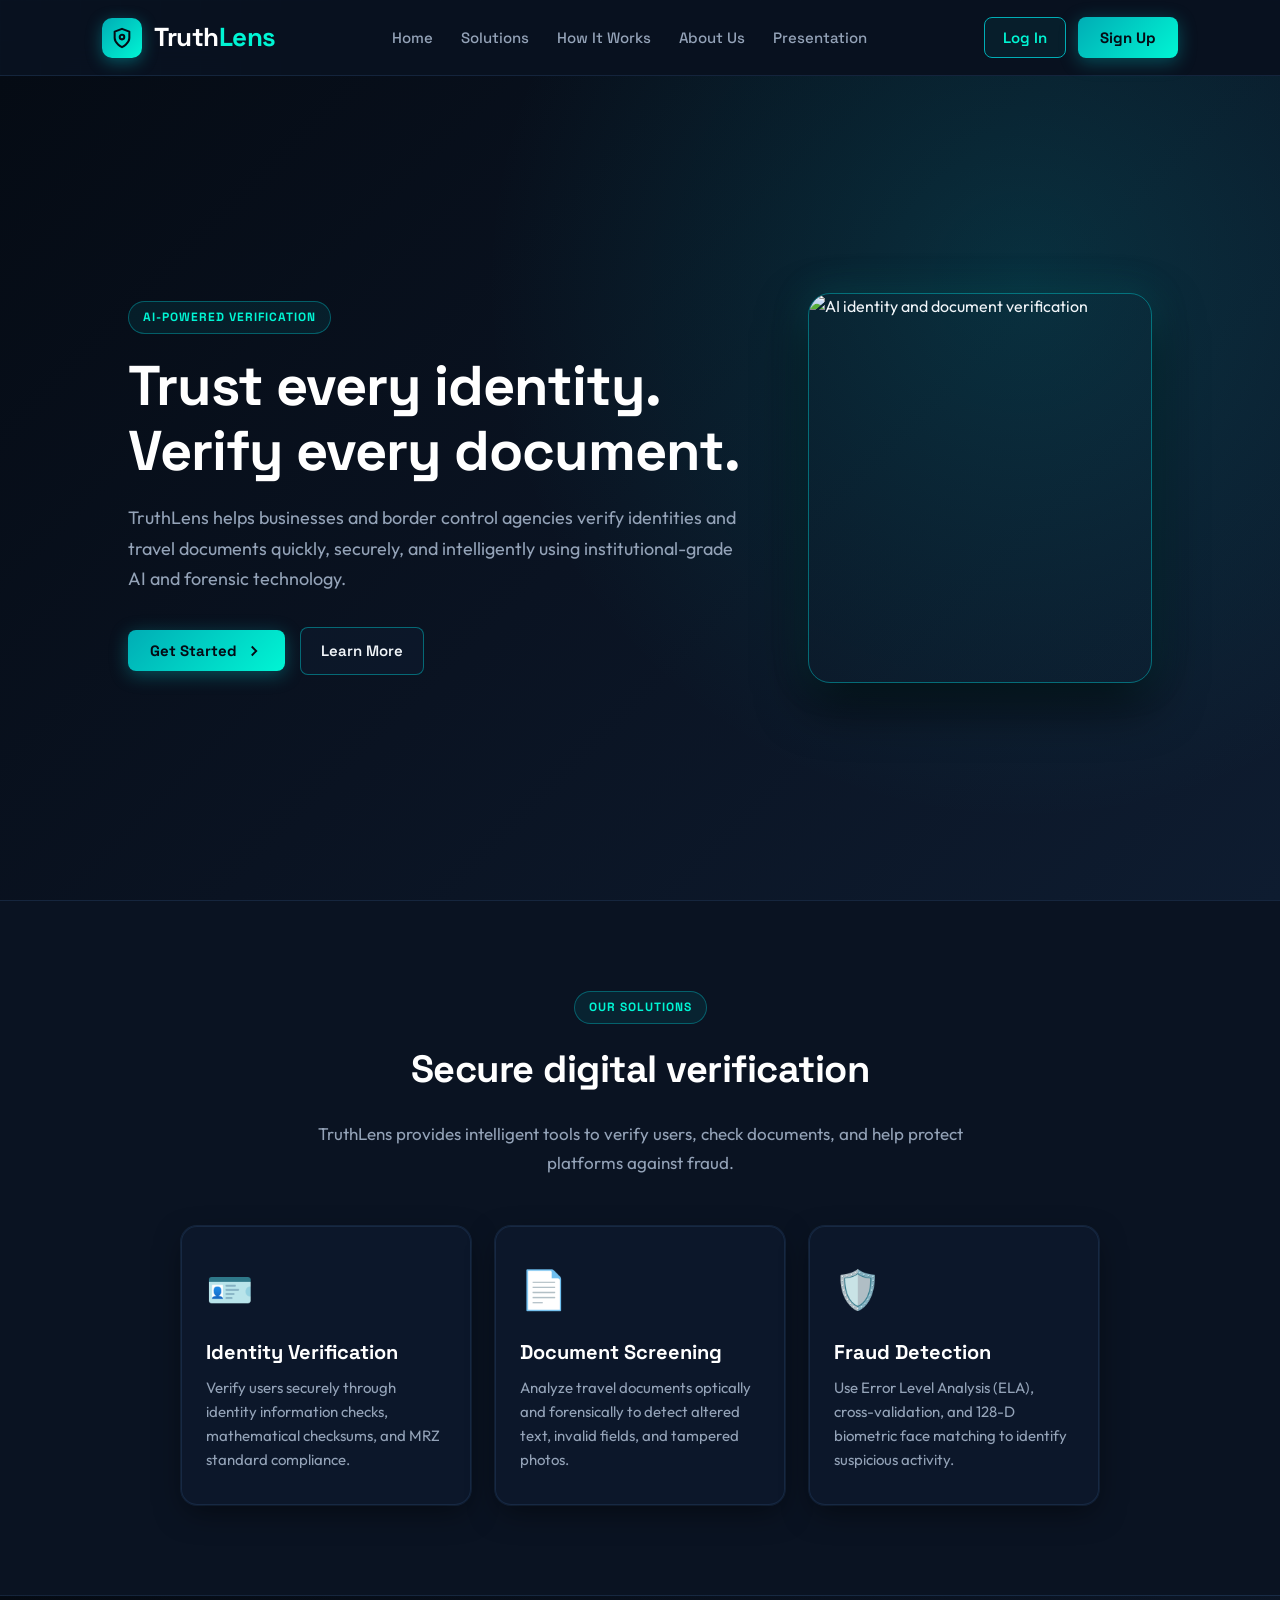
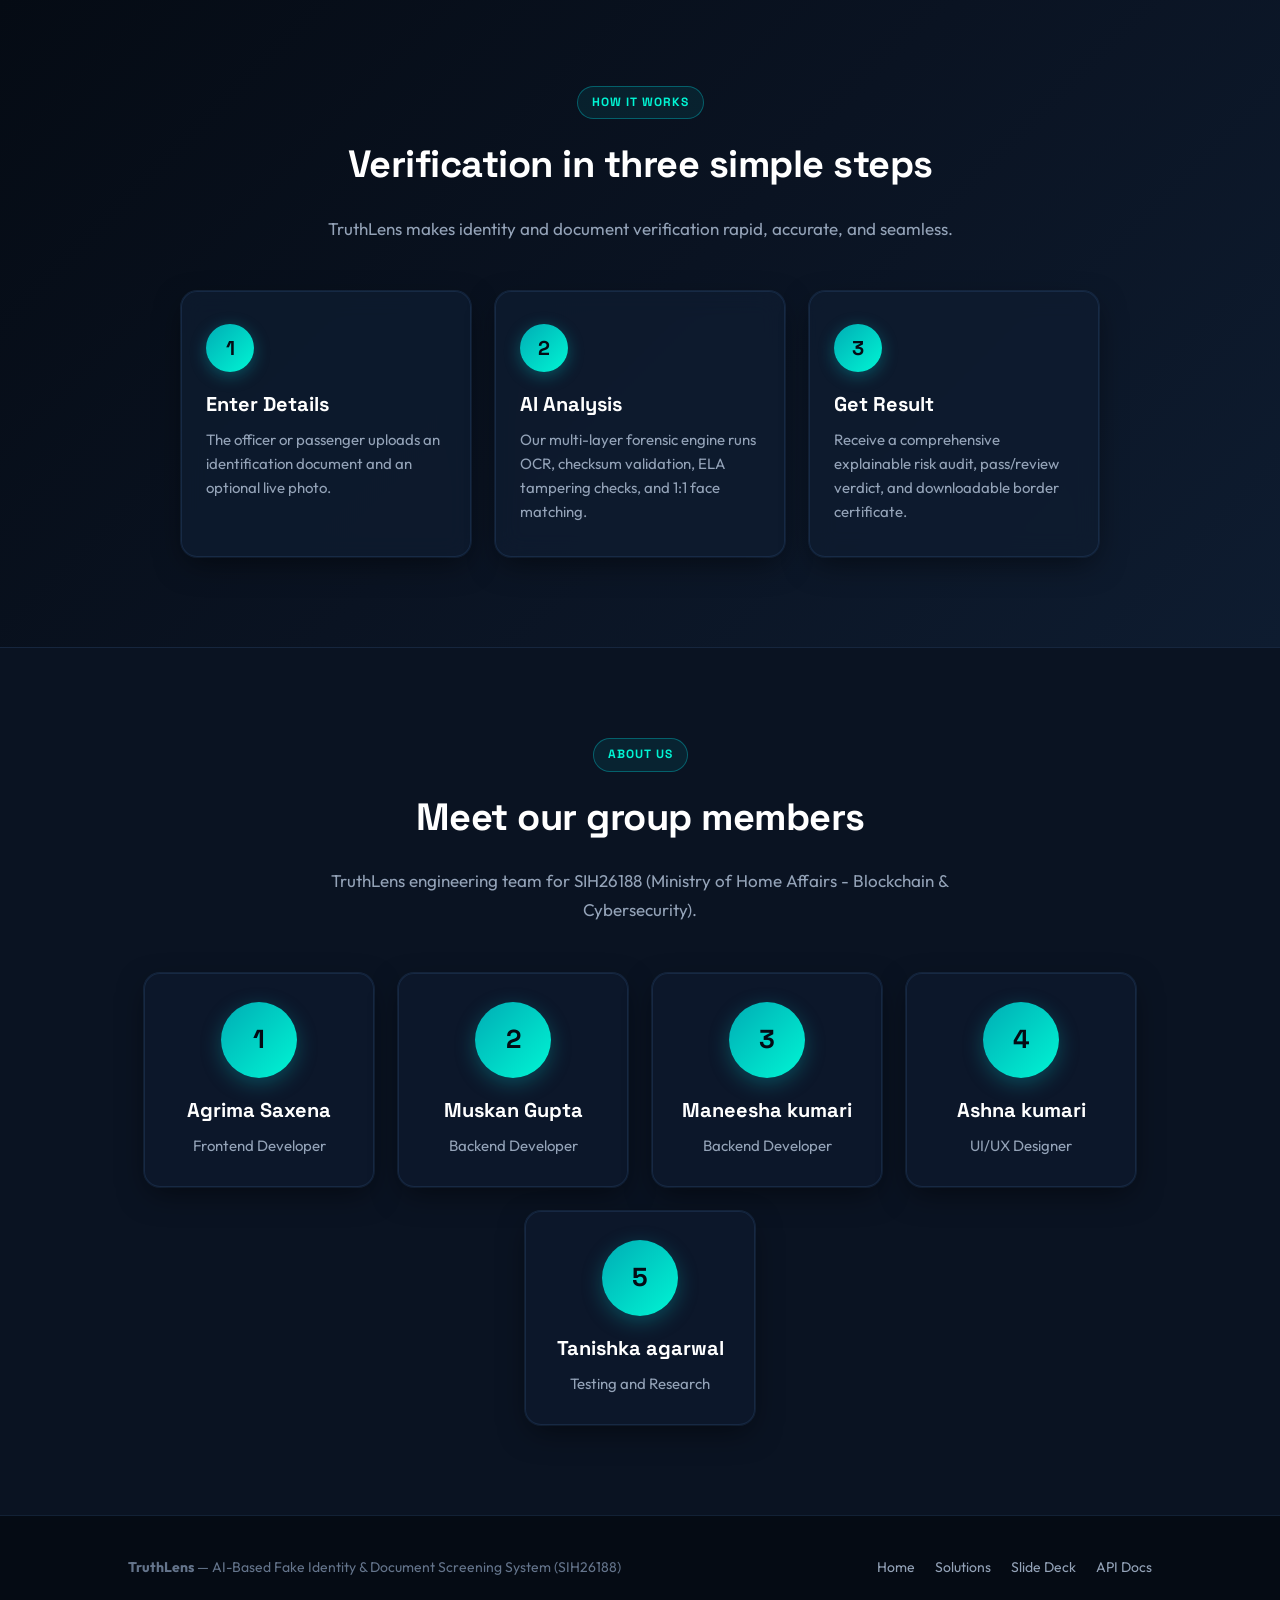
==== static/landing.html @ 690940af "Add login integeration" ====
<!DOCTYPE html>
<html lang="en">
<head>
  <meta charset="UTF-8">
  <meta name="viewport" content="width=device-width, initial-scale=1.0">
  <title>TruthLens — Trust Every Identity. Verify Every Document.</title>
  <meta name="description" content="TruthLens AI-powered verification platform for digital identity screening, document fraud analysis, and biometric verification.">
  <!-- Modern Google Fonts matching Dashboard Website -->
  <link rel="preconnect" href="https://fonts.googleapis.com">
  <link rel="preconnect" href="https://fonts.gstatic.com" crossorigin>
  <link href="https://fonts.googleapis.com/css2?family=Outfit:wght@300;400;500;600;700;800&family=Space+Grotesk:wght@400;500;600;700&family=JetBrains+Mono:wght@400;500;600&display=swap" rel="stylesheet">
  <link rel="stylesheet" href="/static/css/landing.css?v=3.0">
</head>

<body>
  <!-- Ambient Cyber Background -->
  <div class="cyber-grid"></div>
  <div class="glow-orb glow-teal"></div>
  <div class="glow-orb glow-blue"></div>
  <!-- Navigation Header -->
  <header>
    <a href="#home" class="logo-group">
      <div class="logo-icon">
        <svg viewBox="0 0 24 24" fill="none" stroke="currentColor" stroke-width="2.2" stroke-linecap="round" stroke-linejoin="round">
          <path d="M12 22s8-4 8-10V5l-8-3-8 3v7c0 6 8 10 8 10z" />
          <circle cx="12" cy="11" r="2.5" />
        </svg>
      </div>
      <div class="logo">Truth<span>Lens</span></div>
    </a>

    <nav>
      <a href="#home">Home</a>
      <a href="#solutions">Solutions</a>
      <a href="#how-it-works">How It Works</a>
      <a href="#about-us">About Us</a>
      <a href="/presentation" target="_blank">Presentation</a>
    </nav>

    <!-- Guest state buttons -->
    <div class="header-buttons" id="guestHeaderButtons">
      <button type="button" class="login-btn" id="openLogin">Log In</button>
      <button type="button" class="signup-btn" id="openSignup">Sign Up</button>
    </div>

    <!-- Authenticated officer state badge -->
    <div class="auth-user-badge" id="authUserBadge">
      <span>👤</span>
      <strong id="headerOfficerName">Officer</strong>
      <button type="button" class="signout-link" id="btnSignOut" title="Sign Out">Sign Out</button>
    </div>
  </header>

  <!-- Hero Section -->
  <main class="hero" id="home">
    <div class="hero-text">
      <span class="tag">AI-POWERED VERIFICATION</span>

      <h1>Trust every identity.<br>Verify every document.</h1>

      <p>
        TruthLens helps businesses and border control agencies verify identities and travel documents quickly,
        securely, and intelligently using institutional-grade AI and forensic technology.
      </p>

      <div class="hero-buttons">
        <button type="button" class="primary-btn" id="getStarted" onclick="if(window.handleGetStartedClick){handleGetStartedClick(event);}else{window.location.href='/dashboard';}">
          <span>Get Started</span>
          <svg width="18" height="18" viewBox="0 0 24 24" fill="none" stroke="currentColor" stroke-width="2.5">
            <polyline points="9 18 15 12 9 6"></polyline>
          </svg>
        </button>

        <a class="learn-btn" href="#solutions">Learn More</a>
      </div>
    </div>

    <div class="hero-image-box">
      <img
        src="https://fintechweekly.s3.amazonaws.com/article/993/Your_Identity_Is_Your_Most_Valuable_Asset__It_s_About_To_Become_Income__Too.png"
        alt="AI identity and document verification"
        loading="lazy"
      >
    </div>
  </main>

  <!-- Solutions Section -->
  <section class="section" id="solutions">
    <span class="tag">OUR SOLUTIONS</span>
    <h2 class="section-title">Secure digital verification</h2>

    <p class="section-description">
      TruthLens provides intelligent tools to verify users, check documents,
      and help protect platforms against fraud.
    </p>

    <div class="cards">
      <div class="card">
        <div class="icon">🪪</div>
        <h3>Identity Verification</h3>
        <p>Verify users securely through identity information checks, mathematical checksums, and MRZ standard compliance.</p>
      </div>

      <div class="card">
        <div class="icon">📄</div>
        <h3>Document Screening</h3>
        <p>Analyze travel documents optically and forensically to detect altered text, invalid fields, and tampered photos.</p>
      </div>

      <div class="card">
        <div class="icon">🛡️</div>
        <h3>Fraud Detection</h3>
        <p>Use Error Level Analysis (ELA), cross-validation, and 128-D biometric face matching to identify suspicious activity.</p>
      </div>
    </div>
  </section>

  <!-- How It Works Section -->
  <section class="section how-section" id="how-it-works">
    <span class="tag">HOW IT WORKS</span>
    <h2 class="section-title">Verification in three simple steps</h2>

    <p class="section-description">
      TruthLens makes identity and document verification rapid, accurate, and seamless.
    </p>

    <div class="cards">
      <div class="card step-card">
        <div class="step-number">1</div>
        <h3>Enter Details</h3>
        <p>The officer or passenger uploads an identification document and an optional live photo.</p>
      </div>

      <div class="card step-card">
        <div class="step-number">2</div>
        <h3>AI Analysis</h3>
        <p>Our multi-layer forensic engine runs OCR, checksum validation, ELA tampering checks, and 1:1 face matching.</p>
      </div>

      <div class="card step-card">
        <div class="step-number">3</div>
        <h3>Get Result</h3>
        <p>Receive a comprehensive explainable risk audit, pass/review verdict, and downloadable border certificate.</p>
      </div>
    </div>
  </section>

  <!-- About Us Section -->
  <section class="section" id="about-us">
    <span class="tag">ABOUT US</span>
    <h2 class="section-title">Meet our group members</h2>

    <p class="section-description">
      TruthLens engineering team for SIH26188 (Ministry of Home Affairs - Blockchain &amp; Cybersecurity).
    </p>

    <div class="cards">
      <div class="card member-card">
        <div class="avatar">1</div>
        <h3>Agrima Saxena</h3>
        <p>Frontend Developer</p>
      </div>

      <div class="card member-card">
        <div class="avatar">2</div>
        <h3>Muskan Gupta</h3>
        <p>Backend Developer</p>
      </div>

      <div class="card member-card">
        <div class="avatar">3</div>
        <h3>Maneesha kumari</h3>
        <p>Backend Developer</p>
      </div>

      <div class="card member-card">
        <div class="avatar">4</div>
        <h3>Ashna kumari</h3>
        <p>UI/UX Designer</p>
      </div>

      <div class="card member-card">
        <div class="avatar">5</div>
        <h3>Tanishka agarwal</h3>
        <p>Testing and Research</p>
      </div>
    </div>
  </section>

  <!-- Footer -->
  <footer>
    <div>
      <strong>TruthLens</strong> — AI-Based Fake Identity &amp; Document Screening System (SIH26188)
    </div>
    <div class="footer-links">
      <a href="#home">Home</a>
      <a href="#solutions">Solutions</a>
      <a href="/presentation">Slide Deck</a>
      <a href="/docs" target="_blank">API Docs</a>
    </div>
  </footer>

  <!-- Login Modal -->
  <div class="modal" id="loginModal">
    <div class="form-box">
      <button type="button" class="close-btn" id="closeLogin" aria-label="Close modal">&times;</button>

      <h2>Log In</h2>
      <p>Welcome back to TruthLens Border Screening System.</p>

      <div class="message" id="loginMessage"></div>

      <form id="loginForm" autocomplete="on">
        <label for="loginEmail">Email Address</label>
        <input type="email" id="loginEmail" placeholder="officer@truthlens.gov.in" required autocomplete="username">

        <label for="loginPassword">Password</label>
        <input type="password" id="loginPassword" placeholder="••••••••" required autocomplete="current-password">

        <button type="submit" class="primary-btn form-submit" id="btnLoginSubmit">Log In</button>
      </form>

      <!-- Demo Credentials Helper -->
      <div class="demo-creds-box">
        <div class="demo-creds-title">
          <span>⚡ Quick Demo Credentials</span>
        </div>
        <div class="demo-creds-list">
          <div style="display: flex; justify-content: space-between; align-items: center;">
            <span>Officer: officer@truthlens.gov.in</span>
            <button type="button" class="chip-fill-btn" onclick="fillDemoCredentials('officer@truthlens.gov.in', 'TruthLens@2025')">Auto Fill</button>
          </div>
          <div style="display: flex; justify-content: space-between; align-items: center; margin-top: 4px;">
            <span>Supervisor: admin@truthlens.gov.in</span>
            <button type="button" class="chip-fill-btn" onclick="fillDemoCredentials('admin@truthlens.gov.in', 'Admin@123')">Auto Fill</button>
          </div>
        </div>
      </div>

      <p class="form-link">
        New to TruthLens?
        <a href="#" id="switchToSignup">Create an account</a>
      </p>
    </div>
  </div>

  <!-- Sign Up Modal -->
  <div class="modal" id="signupModal">
    <div class="form-box">
      <button type="button" class="close-btn" id="closeSignup" aria-label="Close modal">&times;</button>

      <h2>Sign Up</h2>
      <p>Create your TruthLens officer / user account.</p>

      <div class="message" id="signupMessage"></div>

      <form id="signupForm" autocomplete="on">
        <label for="fullName">Full Name</label>
        <input type="text" id="fullName" placeholder="Enter your full name" required autocomplete="name">

        <label for="signupEmail">Email Address</label>
        <input type="email" id="signupEmail" placeholder="Enter your email" required autocomplete="email">

        <label for="phone">Phone Number</label>
        <input type="tel" id="phone" placeholder="+91 98765 43210" autocomplete="tel">

        <label for="gender">Gender</label>
        <select id="gender">
          <option value="">Select your gender</option>
          <option value="Male">Male</option>
          <option value="Female">Female</option>
          <option value="Other">Other</option>
        </select>

        <label for="signupPassword">Create Password</label>
        <input type="password" id="signupPassword" placeholder="Minimum 6 characters" required autocomplete="new-password">

        <label for="confirmPassword">Confirm Password</label>
        <input type="password" id="confirmPassword" placeholder="Confirm your password" required autocomplete="new-password">

        <button type="submit" class="primary-btn form-submit" id="btnSignupSubmit">Sign Up</button>
      </form>

      <p class="form-link">
        Already have an account?
        <a href="#" id="switchToLogin">Log In</a>
      </p>
    </div>
  </div>

  <script src="/static/js/auth.js?v=3.0"></script>
</body>
</html>
---- static/css/landing.css ----
/* ==========================================================================
   TruthLens Landing & Authentication Styles
   SIH26188 | Ministry of Home Affairs | Blockchain & Cybersecurity
   Unified Cyber Navy & Trust Teal Theme (Synchronized with Dashboard)
   ========================================================================== */

:root {
  /* Color Palette: Cyber Navy & Trust Teal (Exact Match with style.css) */
  --bg-darkest: #050B14;
  --bg-dark: #0A1322;
  --bg-card: rgba(14, 26, 46, 0.75);
  --bg-card-hover: rgba(20, 36, 64, 0.88);
  --bg-surface: #0E1C30;
  --bg-surface-light: #162842;
  
  --border-subtle: rgba(45, 75, 115, 0.35);
  --border-active: rgba(0, 173, 181, 0.55);
  --border-glow: rgba(0, 245, 212, 0.3);

  --teal-primary: #00ADB5;
  --teal-neon: #00F5D4;
  --teal-dark: #007A80;
  --teal-glow: rgba(0, 173, 181, 0.25);

  --blue-accent: #3B82F6;
  --blue-dark: #1D4ED8;

  /* Typography Colors */
  --text-main: #F1F5F9;
  --text-secondary: #94A3B8;
  --text-muted: #64748B;
  --text-highlight: #FFFFFF;

  /* Typography */
  --font-display: 'Outfit', -apple-system, BlinkMacSystemFont, "Segoe UI", Roboto, sans-serif;
  --font-mono: 'JetBrains Mono', monospace;
  --font-tech: 'Space Grotesk', sans-serif;

  /* Gradients & Shadows */
  --gradient-btn: linear-gradient(135deg, #00ADB5 0%, #007A80 100%);
  --gradient-btn-neon: linear-gradient(135deg, #00ADB5 0%, #00F5D4 100%);
  --gradient-hero: radial-gradient(circle at 80% 25%, rgba(0, 173, 181, 0.18) 0%, transparent 45%), linear-gradient(135deg, #050B14 0%, #0A1322 50%, #0E1C30 100%);
  --shadow-card: 0 10px 30px -5px rgba(0, 0, 0, 0.5), 0 0 0 1px var(--border-subtle);
  --shadow-glow-teal: 0 0 30px -3px rgba(0, 173, 181, 0.35);
}

* {
  box-sizing: border-box;
  margin: 0;
  padding: 0;
}

html {
  font-size: 16px;
  scroll-behavior: smooth;
}

body {
  font-family: var(--font-display);
  background-color: var(--bg-darkest);
  color: var(--text-main);
  min-height: 100vh;
  line-height: 1.6;
  position: relative;
  overflow-x: hidden;
  -webkit-font-smoothing: antialiased;
}

/* ==========================================================================
   Ambient Cyber Background (Matching Dashboard)
   ========================================================================== */
.cyber-grid {
  position: fixed;
  top: 0;
  left: 0;
  width: 100vw;
  height: 100vh;
  background-image: 
    linear-gradient(to right, rgba(0, 173, 181, 0.04) 1px, transparent 1px),
    linear-gradient(to bottom, rgba(0, 173, 181, 0.04) 1px, transparent 1px);
  background-size: 40px 40px;
  pointer-events: none;
  z-index: 0;
}

.glow-orb {
  position: fixed;
  border-radius: 50%;
  filter: blur(120px);
  pointer-events: none;
  z-index: 0;
  opacity: 0.45;
}

.glow-orb.glow-teal {
  width: 450px;
  height: 450px;
  background: radial-gradient(circle, rgba(0, 173, 181, 0.22) 0%, transparent 70%);
  top: -80px;
  left: -80px;
}

.glow-orb.glow-blue {
  width: 500px;
  height: 500px;
  background: radial-gradient(circle, rgba(59, 130, 246, 0.16) 0%, transparent 70%);
  bottom: 50px;
  right: -100px;
}

/* ==========================================================================
   Header & Navigation
   ========================================================================== */
header {
  height: 76px;
  padding: 0 8%;
  display: flex;
  align-items: center;
  justify-content: space-between;
  position: sticky;
  top: 0;
  z-index: 100;
  background: rgba(10, 19, 34, 0.88);
  backdrop-filter: blur(16px);
  -webkit-backdrop-filter: blur(16px);
  border-bottom: 1px solid var(--border-subtle);
  transition: all 0.3s ease;
}

.logo-group {
  display: flex;
  align-items: center;
  gap: 12px;
  text-decoration: none;
}

.logo-icon {
  width: 40px;
  height: 40px;
  border-radius: 10px;
  background: linear-gradient(135deg, var(--teal-primary), var(--teal-neon));
  display: flex;
  align-items: center;
  justify-content: center;
  box-shadow: 0 4px 16px rgba(0, 173, 181, 0.45);
}

.logo-icon svg {
  width: 22px;
  height: 22px;
  stroke: #050B14;
}

.logo {
  font-family: var(--font-tech);
  font-size: 26px;
  font-weight: 800;
  color: var(--text-highlight);
  letter-spacing: -0.5px;
}

.logo span {
  color: var(--teal-neon);
}

nav {
  display: flex;
  gap: 28px;
}

nav a {
  color: var(--text-secondary);
  text-decoration: none;
  font-size: 15px;
  font-weight: 500;
  font-family: var(--font-tech);
  transition: color 0.2s ease;
}

nav a:hover {
  color: var(--teal-neon);
}

.header-buttons {
  display: flex;
  align-items: center;
  gap: 12px;
}

button {
  cursor: pointer;
  font-family: inherit;
  font-size: 15px;
  font-weight: 600;
  transition: all 0.2s ease;
}

.login-btn {
  padding: 10px 18px;
  border: 1px solid var(--teal-primary);
  border-radius: 8px;
  background: rgba(0, 173, 181, 0.08);
  color: var(--teal-neon);
  font-family: var(--font-tech);
}

.login-btn:hover {
  background: rgba(0, 173, 181, 0.22);
  border-color: var(--teal-neon);
  box-shadow: 0 0 16px rgba(0, 245, 212, 0.25);
  transform: translateY(-1px);
}

.signup-btn,
.primary-btn {
  padding: 11px 22px;
  border: none;
  border-radius: 8px;
  color: #050B14;
  font-weight: 700;
  font-family: var(--font-tech);
  background: var(--gradient-btn-neon);
  box-shadow: 0 4px 18px rgba(0, 173, 181, 0.4);
  text-decoration: none;
  display: inline-flex;
  align-items: center;
  justify-content: center;
  gap: 8px;
}

.signup-btn:hover,
.primary-btn:hover {
  box-shadow: 0 6px 24px rgba(0, 245, 212, 0.55);
  transform: translateY(-2px);
  filter: brightness(1.06);
}

.dashboard-btn {
  padding: 8px 16px;
  border: 1px solid var(--teal-primary);
  border-radius: 8px;
  background: rgba(0, 173, 181, 0.15);
  color: var(--teal-neon);
  font-size: 14px;
  font-weight: 600;
  font-family: var(--font-tech);
  text-decoration: none;
  display: inline-flex;
  align-items: center;
  gap: 6px;
  transition: all 0.2s;
}

.dashboard-btn:hover {
  background: var(--gradient-btn-neon);
  color: #050B14;
  box-shadow: 0 0 15px rgba(0, 245, 212, 0.4);
  transform: translateY(-1px);
}

.auth-user-badge {
  display: none;
  align-items: center;
  gap: 8px;
  padding: 6px 14px;
  border-radius: 20px;
  background: rgba(0, 173, 181, 0.12);
  border: 1px solid var(--border-active);
  font-size: 13px;
  color: var(--text-main);
}

.auth-user-badge.active {
  display: flex;
}

.signout-link {
  color: #fca5a5;
  font-size: 13px;
  background: none;
  border: none;
  cursor: pointer;
  padding: 4px 8px;
  border-radius: 6px;
  transition: all 0.2s;
}

.signout-link:hover {
  background: rgba(239, 68, 68, 0.2);
  color: #ef4444;
}

/* ==========================================================================
   Hero Section
   ========================================================================== */
.hero {
  min-height: calc(100vh - 76px);
  padding: 70px 10%;
  display: flex;
  align-items: center;
  justify-content: center;
  gap: 60px;
  background: var(--gradient-hero);
  scroll-margin-top: 76px;
  position: relative;
  z-index: 1;
  overflow: hidden;
}

.hero-text {
  max-width: 620px;
}

.tag {
  display: inline-block;
  padding: 6px 14px;
  border: 1px solid rgba(0, 173, 181, 0.45);
  border-radius: 24px;
  color: var(--teal-neon);
  font-family: var(--font-tech);
  font-size: 12px;
  font-weight: 700;
  letter-spacing: 1px;
  text-transform: uppercase;
  background: rgba(0, 173, 181, 0.1);
}

h1 {
  margin: 20px 0;
  font-family: var(--font-tech);
  font-size: clamp(38px, 4.8vw, 56px);
  line-height: 1.15;
  font-weight: 800;
  letter-spacing: -1px;
  color: var(--text-highlight);
}

.hero-text p {
  color: var(--text-secondary);
  font-size: 18px;
  line-height: 1.7;
}

.hero-buttons {
  display: flex;
  align-items: center;
  gap: 15px;
  margin-top: 32px;
  flex-wrap: wrap;
}

.learn-btn {
  padding: 11px 20px;
  border: 1px solid var(--border-active);
  border-radius: 8px;
  color: var(--text-main);
  background: rgba(14, 28, 48, 0.6);
  font-weight: 600;
  font-family: var(--font-tech);
  font-size: 15px;
  text-decoration: none;
  transition: all 0.2s ease;
}

.learn-btn:hover {
  background: rgba(0, 173, 181, 0.15);
  border-color: var(--teal-neon);
  color: var(--teal-neon);
  transform: translateY(-2px);
}

.hero-image-box {
  width: 420px;
  height: 390px;
  max-width: 100%;
  overflow: hidden;
  border: 1px solid var(--border-active);
  border-radius: 22px;
  box-shadow: 0 20px 50px rgba(0, 0, 0, 0.7), 0 0 35px rgba(0, 173, 181, 0.25);
  position: relative;
}

.hero-image-box img {
  width: 100%;
  height: 100%;
  object-fit: cover;
  display: block;
}

/* ==========================================================================
   Solutions & Sections
   ========================================================================== */
.section {
  padding: 90px 10%;
  text-align: center;
  background: var(--bg-dark);
  scroll-margin-top: 76px;
  border-top: 1px solid var(--border-subtle);
  position: relative;
  z-index: 1;
}

.section-title {
  margin: 15px 0 20px;
  font-family: var(--font-tech);
  font-size: 38px;
  font-weight: 700;
  letter-spacing: -0.5px;
  color: var(--text-highlight);
}

.section-description {
  max-width: 680px;
  margin: auto;
  color: var(--text-secondary);
  line-height: 1.7;
  font-size: 17px;
}

.cards {
  display: flex;
  justify-content: center;
  flex-wrap: wrap;
  gap: 24px;
  margin-top: 48px;
}

.card {
  width: 290px;
  padding: 32px 24px;
  border: 1px solid var(--border-subtle);
  border-radius: 16px;
  background: var(--bg-card);
  backdrop-filter: blur(12px);
  -webkit-backdrop-filter: blur(12px);
  box-shadow: var(--shadow-card);
  transition: all 0.3s cubic-bezier(0.16, 1, 0.3, 1);
  text-align: left;
}

.card:hover {
  transform: translateY(-5px);
  background: var(--bg-card-hover);
  border-color: var(--border-active);
  box-shadow: 0 16px 36px rgba(0, 0, 0, 0.5), 0 0 25px rgba(0, 173, 181, 0.25);
}

.card h3 {
  margin: 16px 0 8px;
  font-family: var(--font-tech);
  color: var(--text-highlight);
  font-size: 20px;
}

.card p {
  color: var(--text-secondary);
  font-size: 15px;
  line-height: 1.6;
}

.icon {
  font-size: 38px;
  display: inline-block;
}

/* ==========================================================================
   How It Works Section
   ========================================================================== */
.how-section {
  background: linear-gradient(135deg, #050B14 0%, #0A1322 50%, #0E1C30 100%);
  border-top: 1px solid var(--border-subtle);
}

.step-card {
  background: rgba(14, 28, 48, 0.8);
  border: 1px solid var(--border-subtle);
}

.step-card:hover {
  background: rgba(20, 38, 66, 0.9);
  border-color: var(--border-active);
}

.step-number {
  width: 48px;
  height: 48px;
  margin-bottom: 12px;
  display: grid;
  place-items: center;
  border-radius: 50%;
  color: #050B14;
  background: linear-gradient(135deg, var(--teal-primary), var(--teal-neon));
  font-family: var(--font-tech);
  font-size: 20px;
  font-weight: 800;
  box-shadow: 0 4px 16px rgba(0, 173, 181, 0.4);
}

/* ==========================================================================
   About Us Section
   ========================================================================== */
.member-card {
  width: 230px;
  text-align: center;
  padding: 28px 20px;
}

.avatar {
  width: 76px;
  height: 76px;
  margin: 0 auto 16px;
  display: grid;
  place-items: center;
  border-radius: 50%;
  color: #050B14;
  background: linear-gradient(135deg, var(--teal-primary), var(--teal-neon));
  font-family: var(--font-tech);
  font-size: 26px;
  font-weight: 800;
  box-shadow: 0 6px 20px rgba(0, 173, 181, 0.35);
}

/* ==========================================================================
   LOGIN & REGISTRATION MODALS (Cyber Navy & Trust Teal Palette)
   ========================================================================== */
.modal {
  display: none;
  position: fixed;
  inset: 0;
  z-index: 1000;
  align-items: center;
  justify-content: center;
  padding: 20px;
  background: rgba(5, 11, 20, 0.86);
  backdrop-filter: blur(14px);
  -webkit-backdrop-filter: blur(14px);
  animation: fadeIn 0.25s ease;
}

.modal.active {
  display: flex;
}

@keyframes fadeIn {
  from { opacity: 0; }
  to { opacity: 1; }
}

.form-box {
  position: relative;
  width: 100%;
  max-width: 450px;
  max-height: 90vh;
  overflow-y: auto;
  padding: 38px 34px;
  border: 1px solid var(--border-active);
  border-radius: 20px;
  background: var(--bg-surface);
  box-shadow: 0 25px 60px rgba(0, 0, 0, 0.8), var(--shadow-glow-teal);
  animation: slideUp 0.28s cubic-bezier(0.16, 1, 0.3, 1);
}

@keyframes slideUp {
  from { transform: translateY(24px); opacity: 0; }
  to { transform: translateY(0); opacity: 1; }
}

.form-box h2 {
  margin-bottom: 6px;
  font-family: var(--font-tech);
  font-size: 28px;
  font-weight: 700;
  color: var(--text-highlight);
}

.form-box > p {
  margin-bottom: 22px;
  color: var(--text-secondary);
  font-size: 14.5px;
}

.close-btn {
  position: absolute;
  top: 16px;
  right: 18px;
  padding: 6px;
  border: none;
  color: var(--text-muted);
  background: transparent;
  font-size: 28px;
  line-height: 1;
  transition: all 0.2s;
  cursor: pointer;
}

.close-btn:hover {
  color: var(--teal-neon);
  transform: rotate(90deg);
}

label {
  display: block;
  margin: 15px 0 6px;
  font-size: 13px;
  font-weight: 600;
  font-family: var(--font-tech);
  color: #CBD5E1;
  letter-spacing: 0.2px;
}

input,
select {
  width: 100%;
  padding: 12px 14px;
  border: 1px solid var(--border-subtle);
  border-radius: 8px;
  outline: none;
  color: var(--text-main);
  background: var(--bg-dark);
  font-size: 14px;
  font-family: var(--font-display);
  transition: all 0.2s;
}

input:focus,
select:focus {
  border-color: var(--teal-primary);
  background: var(--bg-surface-light);
  box-shadow: 0 0 0 3px var(--teal-glow);
}

input::placeholder {
  color: var(--text-muted);
}

.form-submit {
  width: 100%;
  margin-top: 24px;
  padding: 13px;
  font-size: 15px;
  font-weight: 700;
  font-family: var(--font-tech);
  cursor: pointer;
}

.form-link {
  margin-top: 20px;
  text-align: center;
  color: var(--text-secondary);
  font-size: 14px;
}

.form-link a {
  color: var(--teal-neon);
  font-weight: 600;
  text-decoration: none;
  transition: all 0.2s;
}

.form-link a:hover {
  color: #5effe6;
  text-decoration: underline;
  text-shadow: 0 0 8px rgba(0, 245, 212, 0.4);
}

/* Messages & Alerts */
.message {
  display: none;
  margin-bottom: 18px;
  padding: 12px 14px;
  border-radius: 8px;
  font-size: 14px;
  line-height: 1.5;
  animation: fadeIn 0.2s ease;
}

.message.success {
  display: block;
  color: #A7F3D0;
  background: rgba(16, 185, 129, 0.18);
  border: 1px solid rgba(16, 185, 129, 0.45);
}

.message.error {
  display: block;
  color: #FECACA;
  background: rgba(239, 68, 68, 0.18);
  border: 1px solid rgba(239, 68, 68, 0.45);
}

/* Demo Credentials Helper Box */
.demo-creds-box {
  margin-top: 18px;
  padding: 14px;
  border-radius: 10px;
  background: rgba(0, 173, 181, 0.07);
  border: 1px dashed rgba(0, 173, 181, 0.35);
  font-size: 12.5px;
  color: var(--text-secondary);
}

.demo-creds-title {
  font-family: var(--font-tech);
  font-weight: 700;
  margin-bottom: 8px;
  display: flex;
  align-items: center;
  justify-content: space-between;
  color: var(--teal-neon);
}

.demo-creds-list {
  display: flex;
  flex-direction: column;
  gap: 6px;
  font-family: var(--font-mono);
  font-size: 12px;
  color: var(--text-main);
}

.chip-fill-btn {
  font-family: var(--font-tech);
  font-size: 11px;
  font-weight: 600;
  padding: 4px 10px;
  border-radius: 5px;
  background: rgba(0, 173, 181, 0.18);
  border: 1px solid rgba(0, 173, 181, 0.4);
  color: var(--teal-neon);
  cursor: pointer;
  transition: all 0.2s;
}

.chip-fill-btn:hover {
  background: var(--teal-primary);
  color: #050B14;
  box-shadow: 0 2px 8px rgba(0, 173, 181, 0.4);
}

/* ==========================================================================
   Footer
   ========================================================================== */
footer {
  padding: 40px 10%;
  background: var(--bg-darkest);
  border-top: 1px solid var(--border-subtle);
  display: flex;
  align-items: center;
  justify-content: space-between;
  flex-wrap: wrap;
  gap: 20px;
  color: var(--text-muted);
  font-size: 14px;
  position: relative;
  z-index: 1;
}

.footer-links {
  display: flex;
  gap: 20px;
}

.footer-links a {
  color: var(--text-secondary);
  text-decoration: none;
  font-size: 14px;
  transition: color 0.2s ease;
}

.footer-links a:hover {
  color: var(--teal-neon);
}

/* ==========================================================================
   Responsive Adaptations
   ========================================================================== */
@media (max-width: 900px) {
  nav {
    display: none;
  }

  .hero {
    flex-direction: column;
    text-align: center;
    padding: 60px 8%;
  }

  .hero-buttons {
    justify-content: center;
  }

  .hero-image-box {
    width: 100%;
    max-width: 400px;
    height: 300px;
  }
}

@media (max-width: 500px) {
  header {
    padding: 0 5%;
  }

  .logo {
    font-size: 22px;
  }

  .header-buttons {
    gap: 8px;
  }

  .login-btn,
  .signup-btn {
    padding: 9px 12px;
    font-size: 14px;
  }

  .form-box {
    padding: 24px 20px;
  }
}
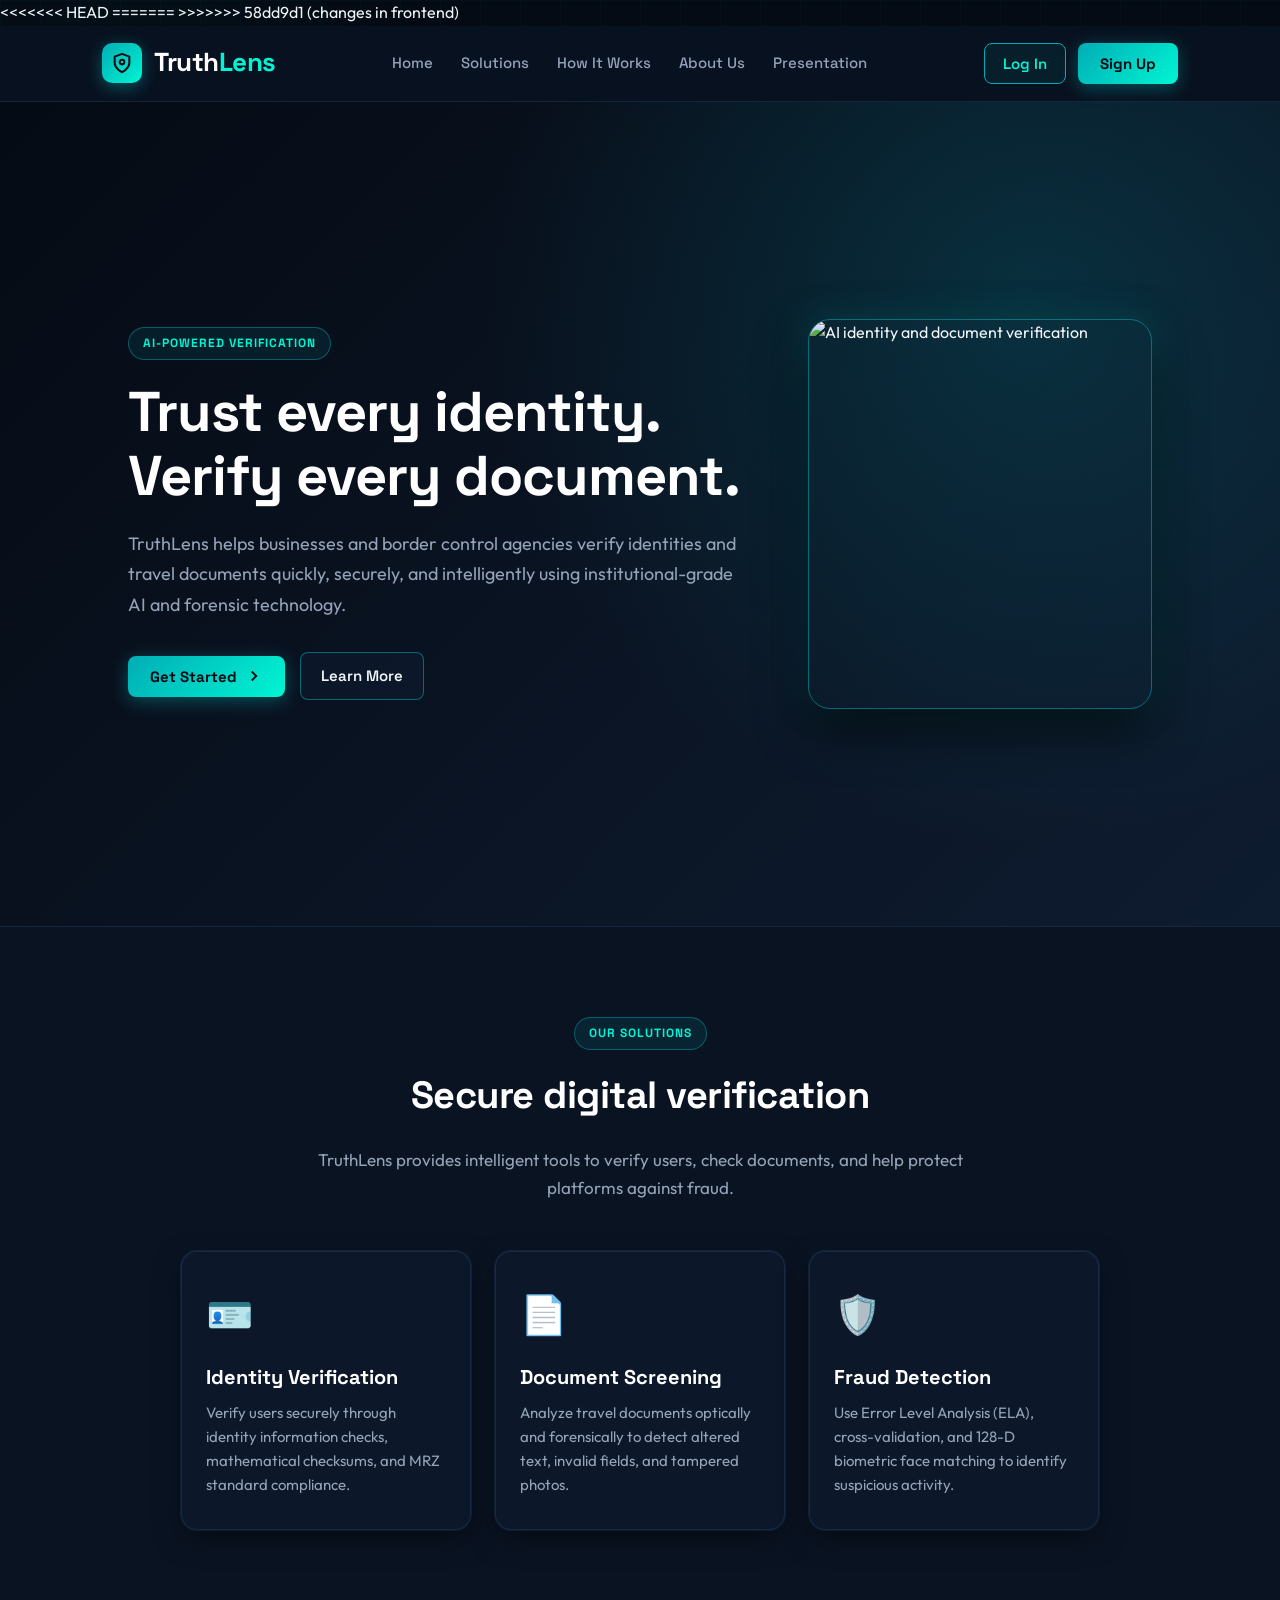
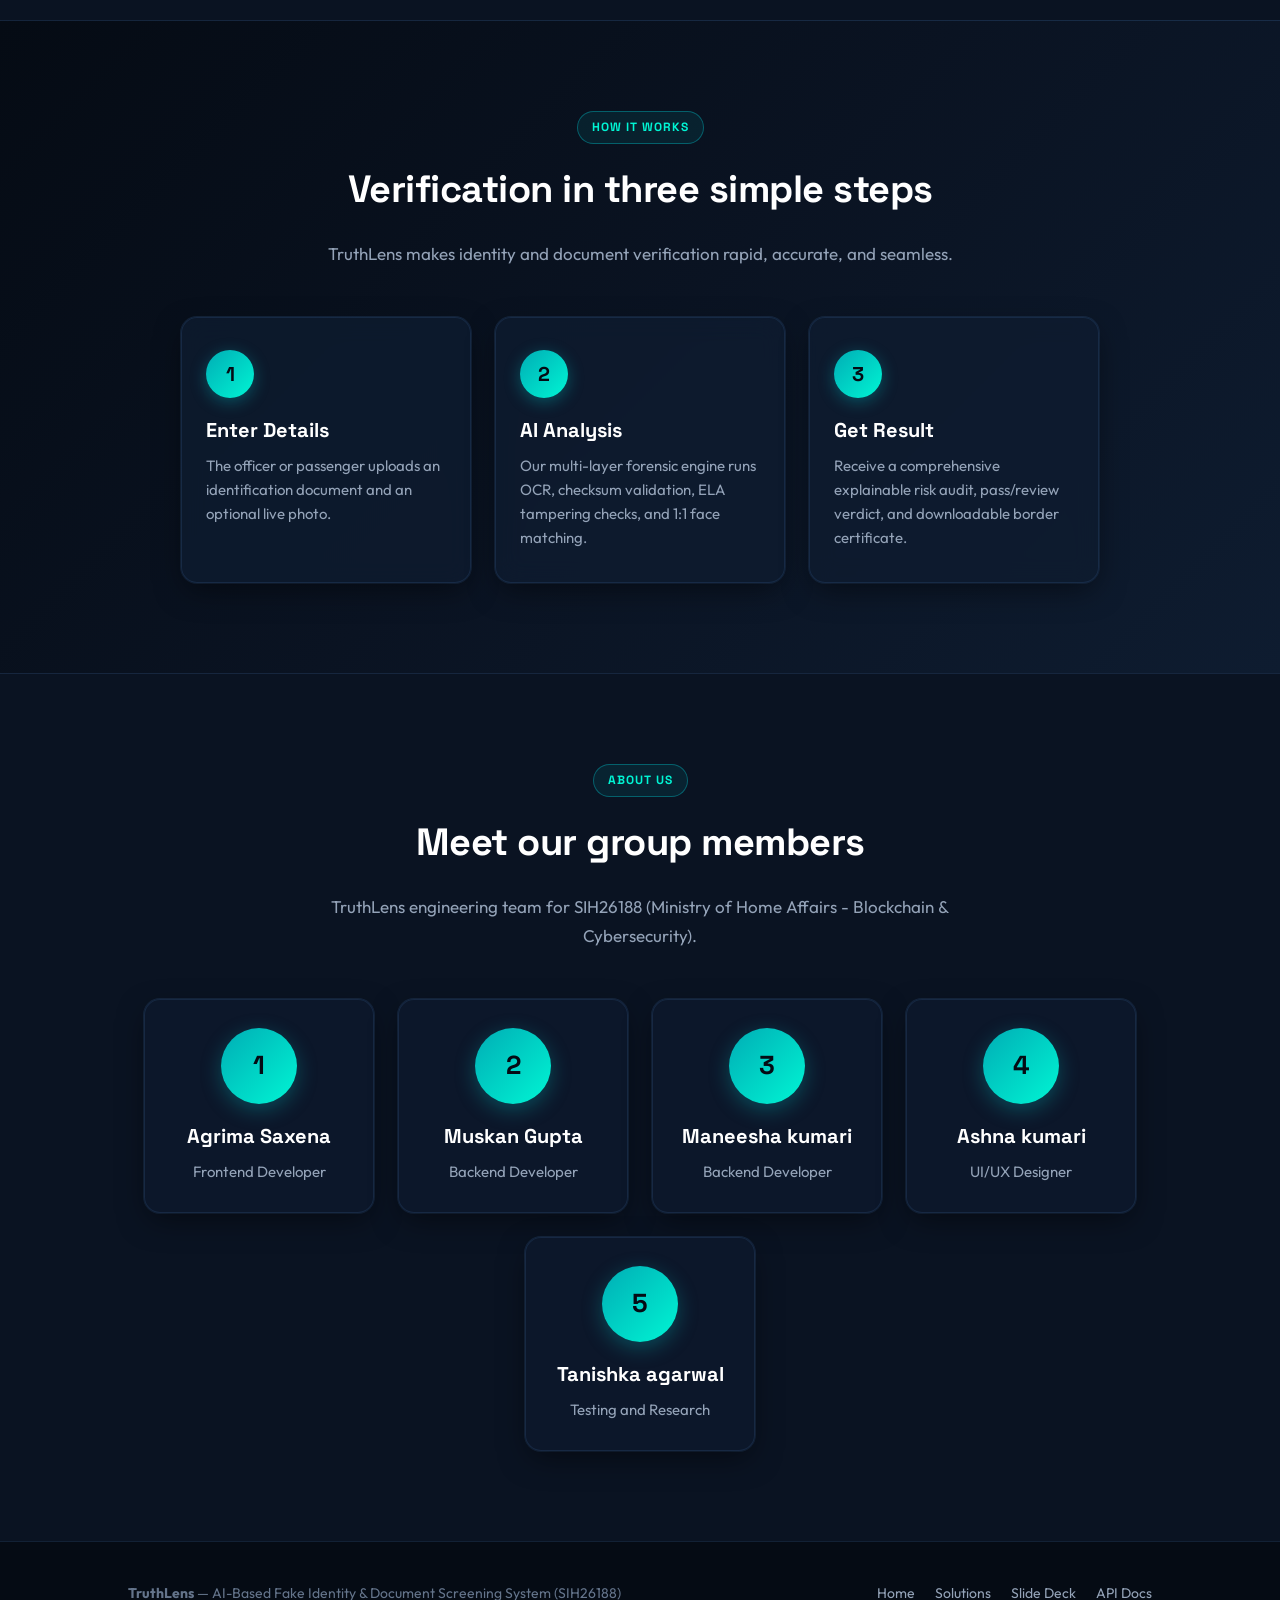
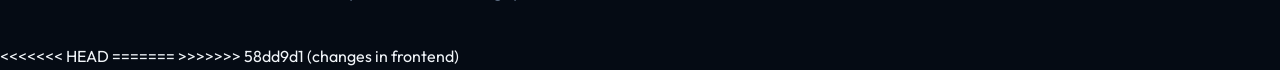
==== commit 20525f7c: "changes in frontend" ====
--- a/static/landing.html
+++ b/static/landing.html
@@ -9,7 +9,11 @@
   <link rel="preconnect" href="https://fonts.googleapis.com">
   <link rel="preconnect" href="https://fonts.gstatic.com" crossorigin>
   <link href="https://fonts.googleapis.com/css2?family=Outfit:wght@300;400;500;600;700;800&family=Space+Grotesk:wght@400;500;600;700&family=JetBrains+Mono:wght@400;500;600&display=swap" rel="stylesheet">
+<<<<<<< HEAD
   <link rel="stylesheet" href="/static/css/landing.css?v=3.0">
+=======
+  <link rel="stylesheet" href="/static/css/landing.css?v=3.2">
+>>>>>>> 58dd9d1 (changes in frontend)
 </head>
 
 <body>
@@ -219,6 +223,10 @@
 
         <button type="submit" class="primary-btn form-submit" id="btnLoginSubmit">Log In</button>
       </form>
+
+      <p class="form-link forgot-password-link">
+        <a href="#" id="openForgotPassword">Forgot password?</a>
+      </p>
 
       <!-- Demo Credentials Helper -->
       <div class="demo-creds-box">
@@ -244,6 +252,37 @@
     </div>
   </div>
 
+  <div class="modal" id="forgotPasswordModal">
+    <div class="form-box">
+      <button type="button" class="close-btn" id="closeForgotPassword" aria-label="Close modal">&times;</button>
+      <h2>Reset Password</h2>
+      <p>Verify your registered phone number with an OTP.</p>
+      <div class="message" id="forgotPasswordMessage"></div>
+
+      <form id="forgotPasswordForm">
+        <label for="forgotPhone">Registered Phone Number</label>
+        <input type="tel" id="forgotPhone" placeholder="XXX-XXXXX-XXXX" required autocomplete="tel">
+
+        <button type="button" class="primary-btn form-submit" id="requestOtpButton">Send OTP</button>
+
+        <div id="otpResetFields" class="hidden">
+          <label for="resetOtp">Verification OTP</label>
+          <input type="text" id="resetOtp" placeholder="Enter 6-digit OTP" inputmode="numeric" maxlength="6" autocomplete="one-time-code">
+
+          <label for="newPassword">New Password</label>
+          <div class="password-field">
+            <input type="password" id="newPassword" placeholder="Minimum 6 characters" autocomplete="new-password">
+            <button type="button" class="password-toggle" data-password-target="newPassword" aria-label="Show password" title="Show password">&#128065;</button>
+          </div>
+
+          <button type="submit" class="primary-btn form-submit" id="resetPasswordButton">Reset Password</button>
+        </div>
+      </form>
+
+      <p class="form-link"><a href="#" id="backToLogin">Back to Log In</a></p>
+    </div>
+  </div>
+
   <!-- Sign Up Modal -->
   <div class="modal" id="signupModal">
     <div class="form-box">
@@ -288,6 +327,10 @@
     </div>
   </div>
 
+<<<<<<< HEAD
   <script src="/static/js/auth.js?v=3.0"></script>
+=======
+  <script src="/static/js/auth.js?v=3.2"></script>
+>>>>>>> 58dd9d1 (changes in frontend)
 </body>
 </html>
--- a/static/css/landing.css
+++ b/static/css/landing.css
@@ -688,6 +688,10 @@
   border: 1px solid rgba(239, 68, 68, 0.45);
 }
 
+.hidden {
+  display: none !important;
+}
+
 /* Demo Credentials Helper Box */
 .demo-creds-box {
   margin-top: 18px;
--- a/static/css/landing.css
+++ b/static/css/landing.css
@@ -688,6 +688,10 @@
   border: 1px solid rgba(239, 68, 68, 0.45);
 }
 
+.hidden {
+  display: none !important;
+}
+
 /* Demo Credentials Helper Box */
 .demo-creds-box {
   margin-top: 18px;
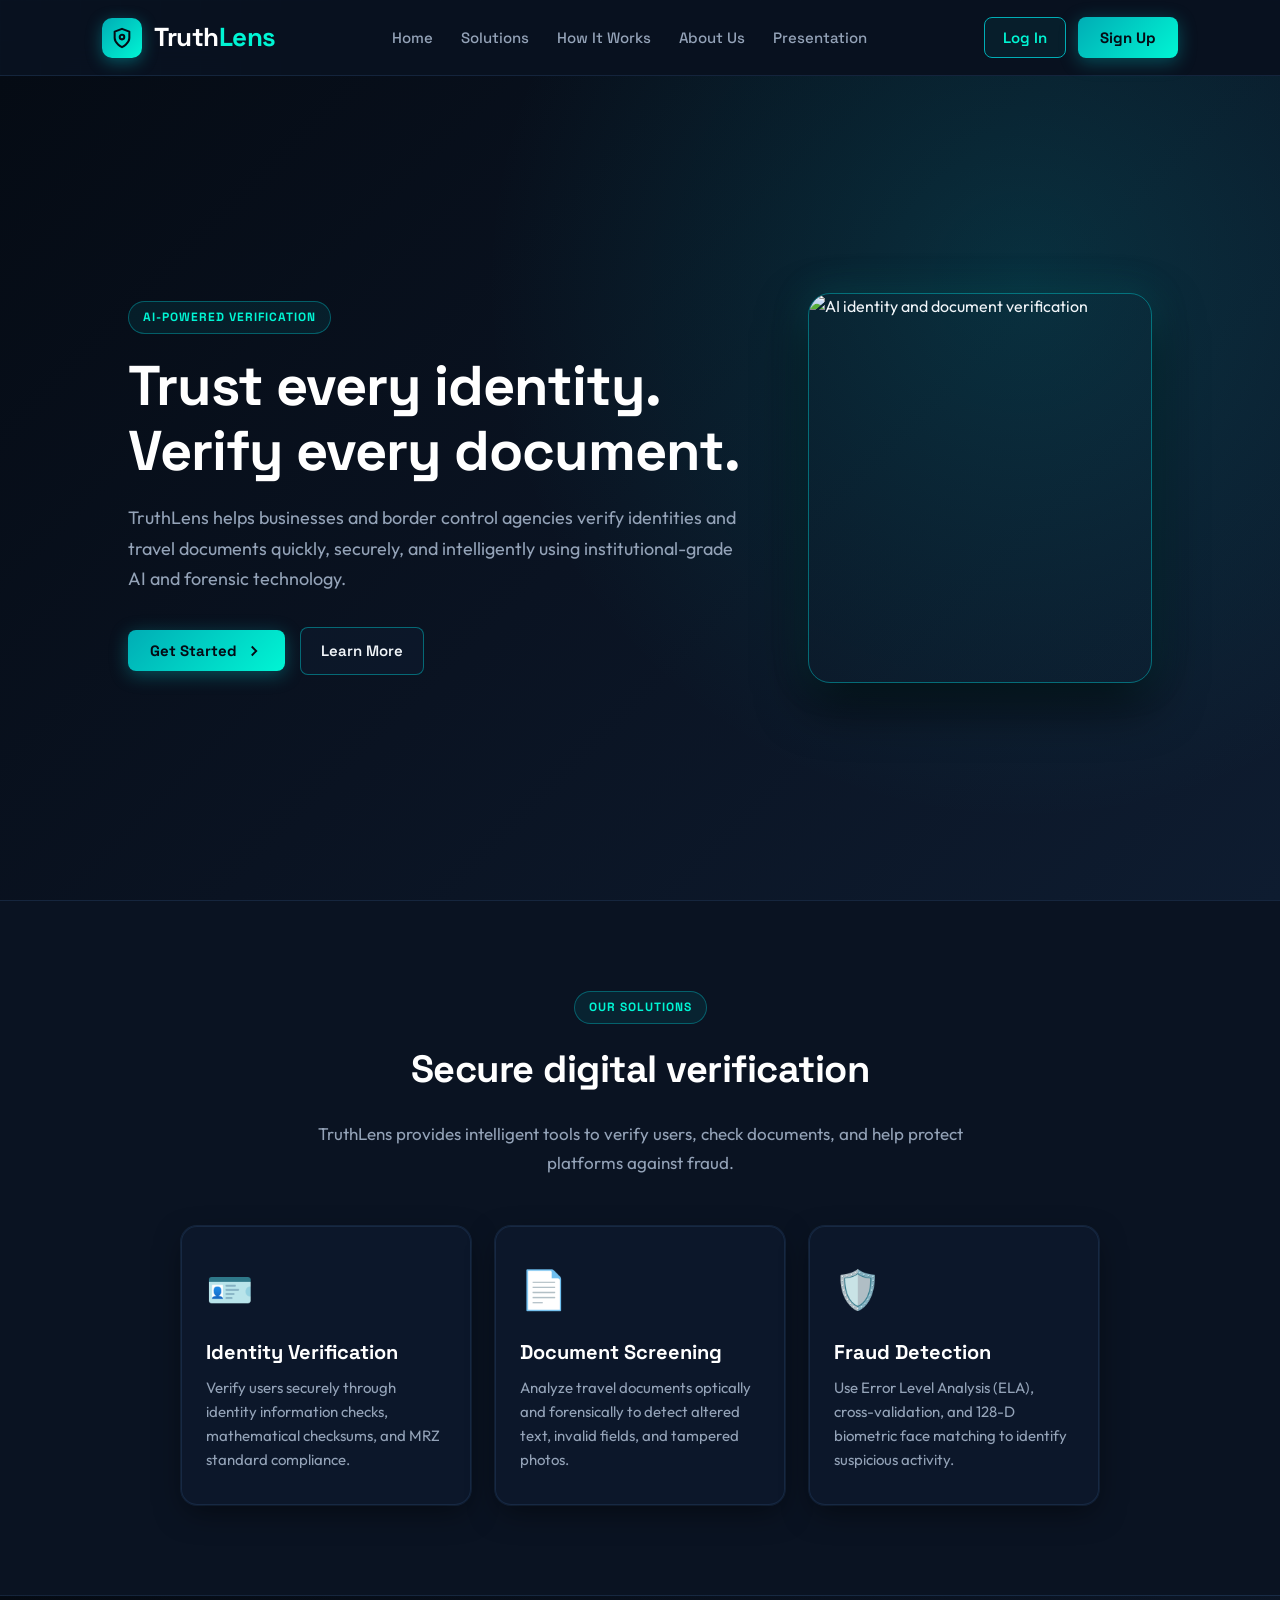
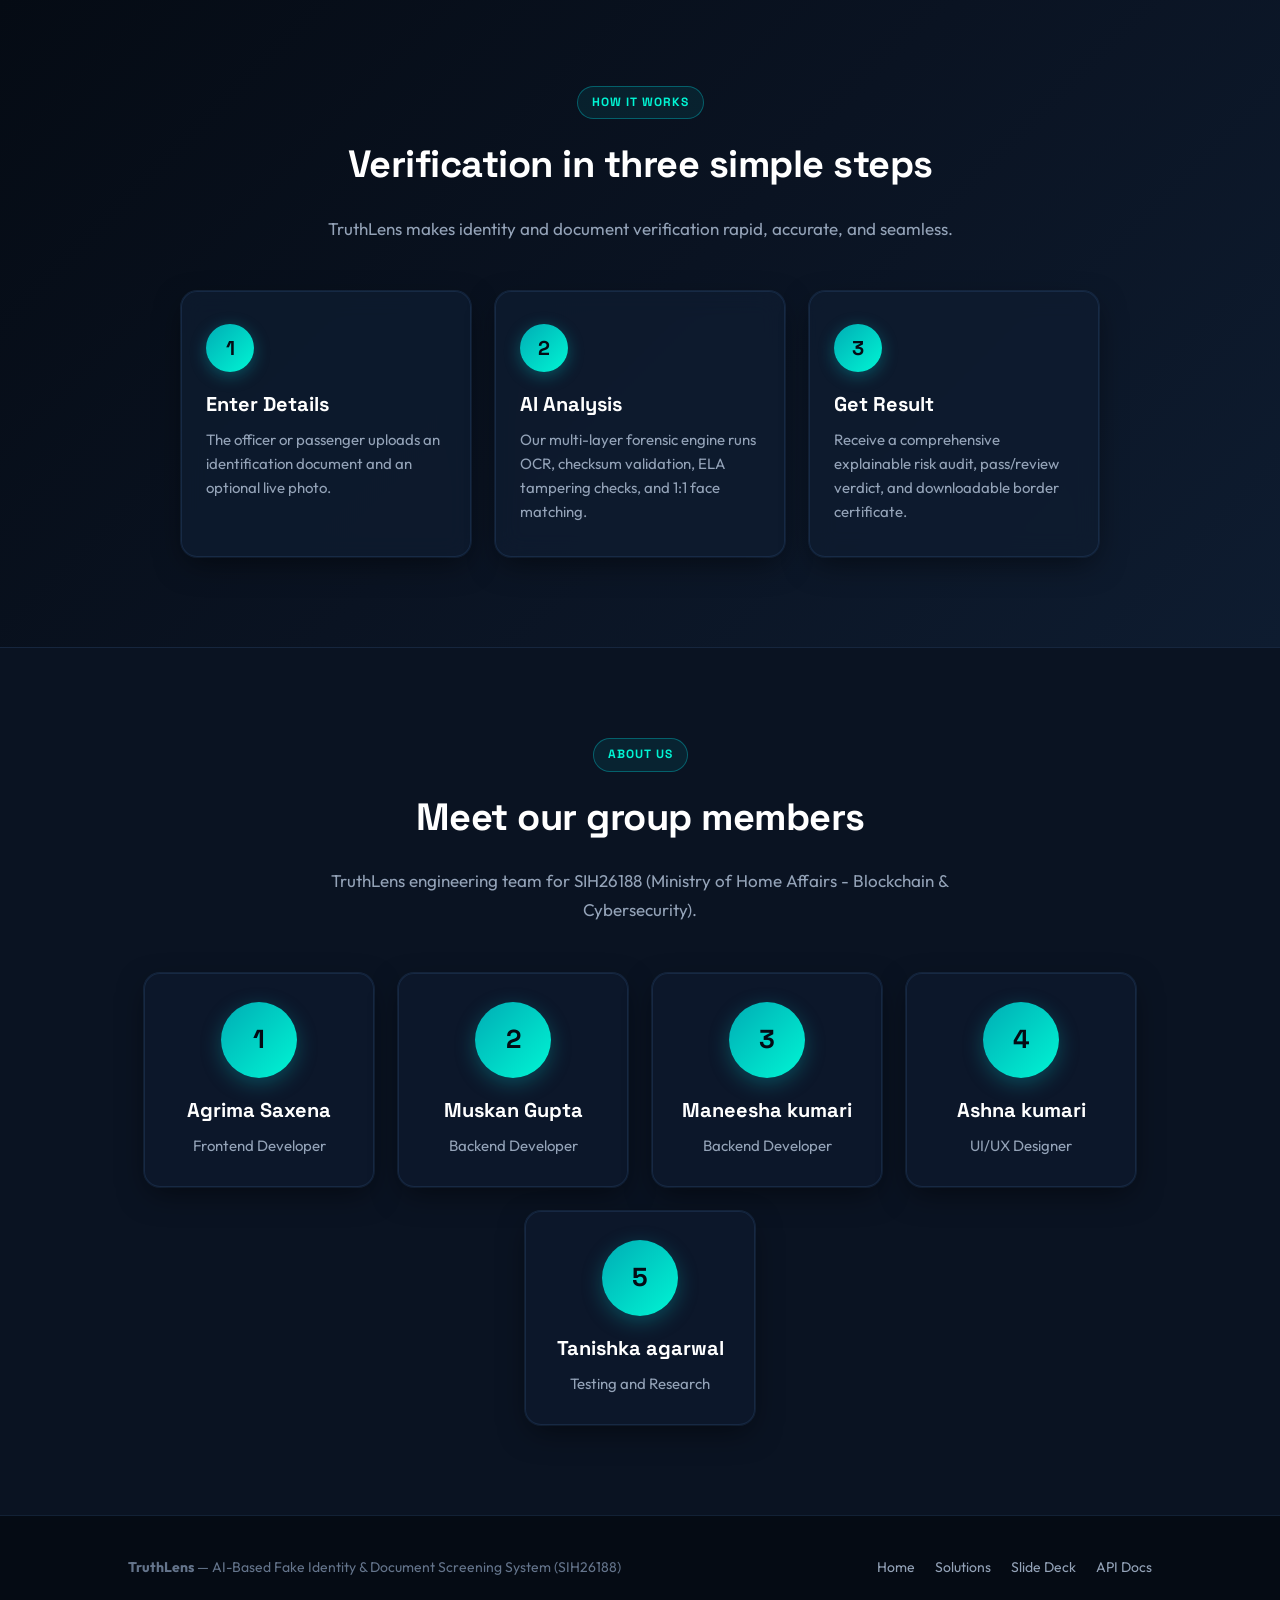
==== commit f26ad4ef: "feat: add password visibility toggle and forgot password link to login page" ====
--- a/static/landing.html
+++ b/static/landing.html
@@ -9,11 +9,7 @@
   <link rel="preconnect" href="https://fonts.googleapis.com">
   <link rel="preconnect" href="https://fonts.gstatic.com" crossorigin>
   <link href="https://fonts.googleapis.com/css2?family=Outfit:wght@300;400;500;600;700;800&family=Space+Grotesk:wght@400;500;600;700&family=JetBrains+Mono:wght@400;500;600&display=swap" rel="stylesheet">
-<<<<<<< HEAD
   <link rel="stylesheet" href="/static/css/landing.css?v=3.0">
-=======
-  <link rel="stylesheet" href="/static/css/landing.css?v=3.2">
->>>>>>> 58dd9d1 (changes in frontend)
 </head>
 
 <body>
@@ -219,14 +215,26 @@
         <input type="email" id="loginEmail" placeholder="officer@truthlens.gov.in" required autocomplete="username">
 
         <label for="loginPassword">Password</label>
-        <input type="password" id="loginPassword" placeholder="••••••••" required autocomplete="current-password">
+        <div class="password-input-wrapper">
+          <input type="password" id="loginPassword" placeholder="••••••••" required autocomplete="current-password">
+          <button type="button" id="toggleLoginPassword" class="password-toggle-btn" aria-label="Show password" title="Show password">
+            <svg class="eye-icon eye-show" viewBox="0 0 24 24" width="18" height="18" fill="none" stroke="currentColor" stroke-width="2" stroke-linecap="round" stroke-linejoin="round">
+              <path d="M1 12s4-8 11-8 11 8 11 8-4 8-11 8-11-8-11-8z"></path>
+              <circle cx="12" cy="12" r="3"></circle>
+            </svg>
+            <svg class="eye-icon eye-hide" viewBox="0 0 24 24" width="18" height="18" fill="none" stroke="currentColor" stroke-width="2" stroke-linecap="round" stroke-linejoin="round" style="display: none;">
+              <path d="M17.94 17.94A10.07 10.07 0 0 1 12 20c-7 0-11-8-11-8a18.45 18.45 0 0 1 5.06-5.94M9.9 4.24A9.12 9.12 0 0 1 12 4c7 0 11 8 11 8a18.5 18.5 0 0 1-2.16 3.19m-6.72-1.07a3 3 0 1 1-4.24-4.24"></path>
+              <line x1="1" y1="1" x2="23" y2="23"></line>
+            </svg>
+          </button>
+        </div>
+
+        <div class="form-sub-row">
+          <a href="#" id="forgotPasswordLink" class="forgot-password-link">Forgot Password?</a>
+        </div>
 
         <button type="submit" class="primary-btn form-submit" id="btnLoginSubmit">Log In</button>
       </form>
-
-      <p class="form-link forgot-password-link">
-        <a href="#" id="openForgotPassword">Forgot password?</a>
-      </p>
 
       <!-- Demo Credentials Helper -->
       <div class="demo-creds-box">
@@ -252,37 +260,6 @@
     </div>
   </div>
 
-  <div class="modal" id="forgotPasswordModal">
-    <div class="form-box">
-      <button type="button" class="close-btn" id="closeForgotPassword" aria-label="Close modal">&times;</button>
-      <h2>Reset Password</h2>
-      <p>Verify your registered phone number with an OTP.</p>
-      <div class="message" id="forgotPasswordMessage"></div>
-
-      <form id="forgotPasswordForm">
-        <label for="forgotPhone">Registered Phone Number</label>
-        <input type="tel" id="forgotPhone" placeholder="XXX-XXXXX-XXXX" required autocomplete="tel">
-
-        <button type="button" class="primary-btn form-submit" id="requestOtpButton">Send OTP</button>
-
-        <div id="otpResetFields" class="hidden">
-          <label for="resetOtp">Verification OTP</label>
-          <input type="text" id="resetOtp" placeholder="Enter 6-digit OTP" inputmode="numeric" maxlength="6" autocomplete="one-time-code">
-
-          <label for="newPassword">New Password</label>
-          <div class="password-field">
-            <input type="password" id="newPassword" placeholder="Minimum 6 characters" autocomplete="new-password">
-            <button type="button" class="password-toggle" data-password-target="newPassword" aria-label="Show password" title="Show password">&#128065;</button>
-          </div>
-
-          <button type="submit" class="primary-btn form-submit" id="resetPasswordButton">Reset Password</button>
-        </div>
-      </form>
-
-      <p class="form-link"><a href="#" id="backToLogin">Back to Log In</a></p>
-    </div>
-  </div>
-
   <!-- Sign Up Modal -->
   <div class="modal" id="signupModal">
     <div class="form-box">
@@ -327,10 +304,6 @@
     </div>
   </div>
 
-<<<<<<< HEAD
   <script src="/static/js/auth.js?v=3.0"></script>
-=======
-  <script src="/static/js/auth.js?v=3.2"></script>
->>>>>>> 58dd9d1 (changes in frontend)
 </body>
 </html>
--- a/static/css/landing.css
+++ b/static/css/landing.css
@@ -633,9 +633,73 @@
   color: var(--text-muted);
 }
 
+.password-input-wrapper {
+  position: relative;
+  display: flex;
+  align-items: center;
+  width: 100%;
+}
+
+.password-input-wrapper input {
+  padding-right: 42px;
+}
+
+.password-toggle-btn {
+  position: absolute;
+  right: 8px;
+  top: 50%;
+  transform: translateY(-50%);
+  background: transparent;
+  border: none;
+  color: var(--text-muted);
+  cursor: pointer;
+  padding: 6px;
+  display: inline-flex;
+  align-items: center;
+  justify-content: center;
+  border-radius: 6px;
+  line-height: 1;
+  transition: color 0.2s ease, background 0.2s ease;
+}
+
+.password-toggle-btn:hover {
+  color: var(--teal-neon);
+  background: rgba(0, 173, 181, 0.1);
+}
+
+.password-toggle-btn:focus-visible {
+  outline: 2px solid var(--teal-primary);
+  outline-offset: 1px;
+}
+
+.password-toggle-btn svg {
+  display: block;
+}
+
+.form-sub-row {
+  display: flex;
+  justify-content: flex-end;
+  margin-top: 8px;
+  margin-bottom: 2px;
+}
+
+.forgot-password-link {
+  font-size: 12.5px;
+  color: var(--teal-neon);
+  text-decoration: none;
+  font-weight: 500;
+  transition: all 0.2s ease;
+}
+
+.forgot-password-link:hover {
+  color: #5effe6;
+  text-decoration: underline;
+  text-shadow: 0 0 8px rgba(0, 245, 212, 0.4);
+}
+
 .form-submit {
   width: 100%;
-  margin-top: 24px;
+  margin-top: 20px;
   padding: 13px;
   font-size: 15px;
   font-weight: 700;
@@ -688,8 +752,11 @@
   border: 1px solid rgba(239, 68, 68, 0.45);
 }
 
-.hidden {
-  display: none !important;
+.message.info {
+  display: block;
+  color: #BAE6FD;
+  background: rgba(14, 165, 233, 0.18);
+  border: 1px solid rgba(14, 165, 233, 0.45);
 }
 
 /* Demo Credentials Helper Box */
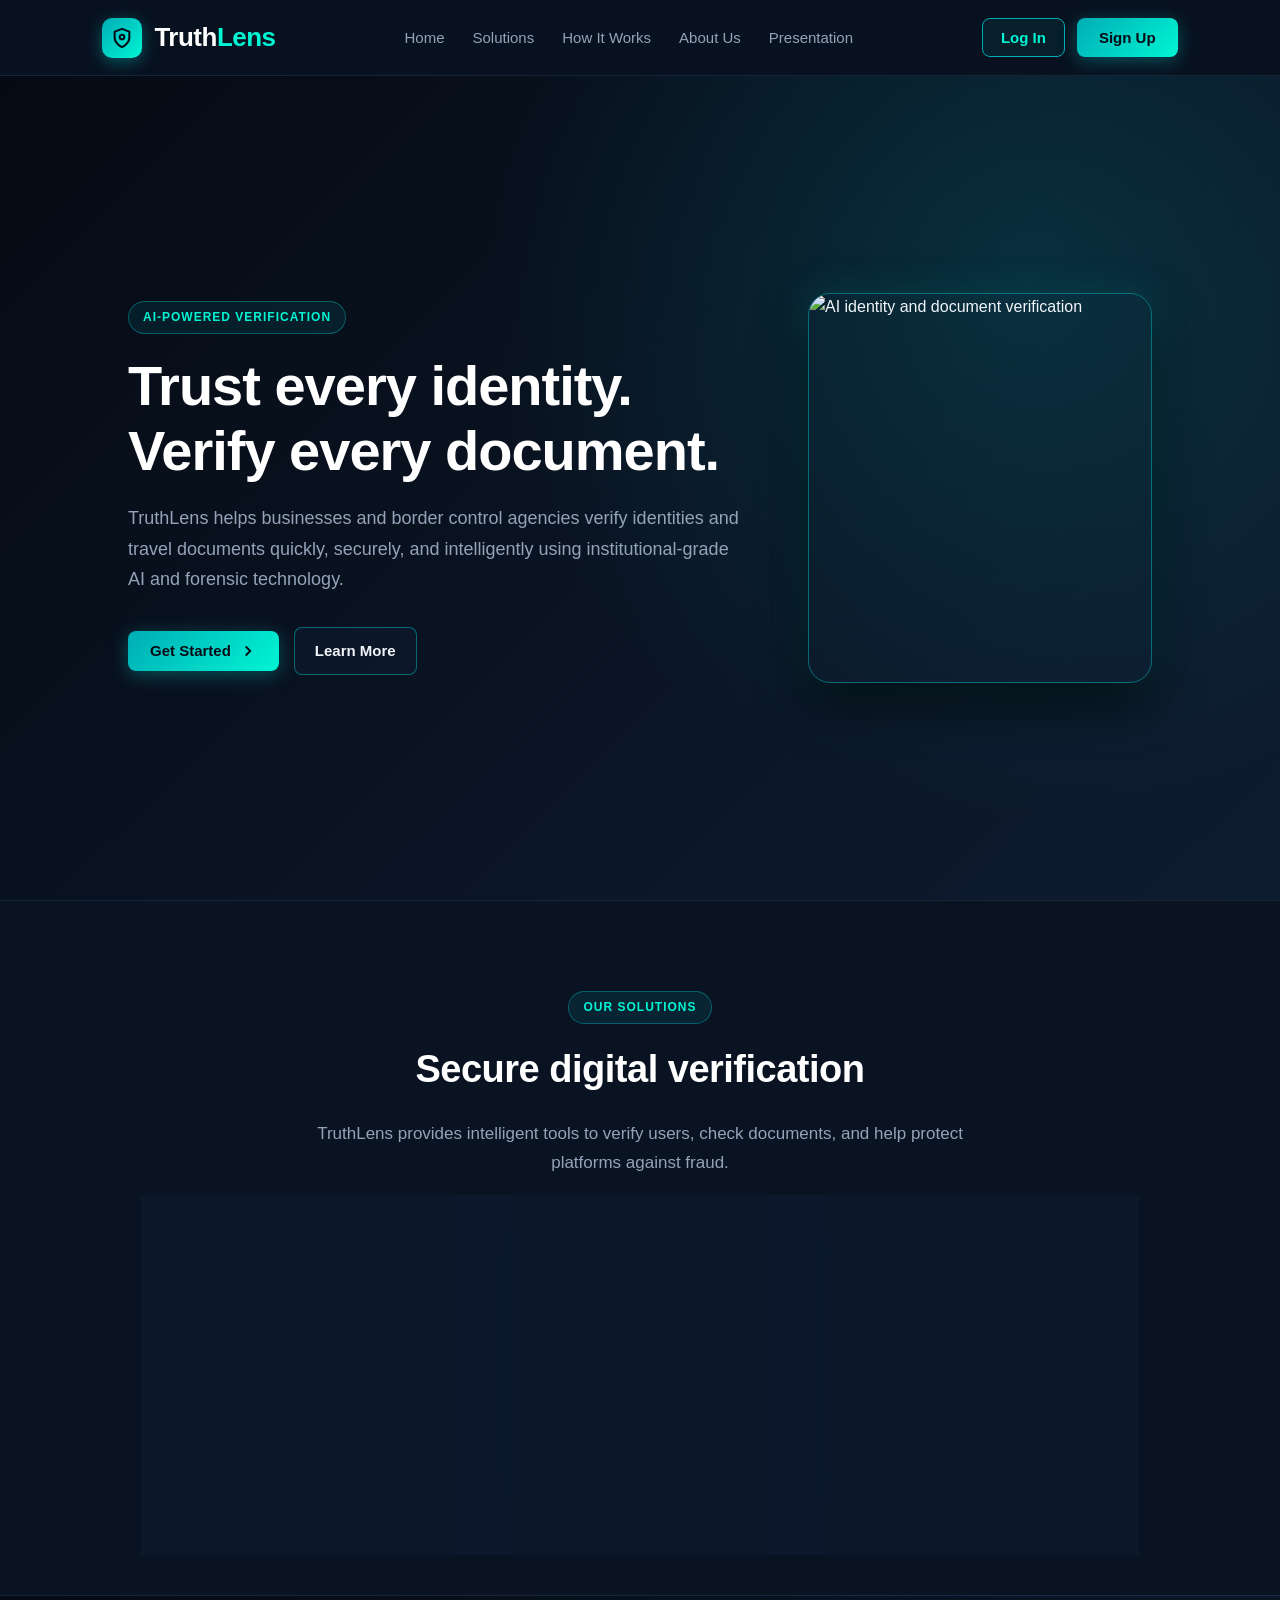
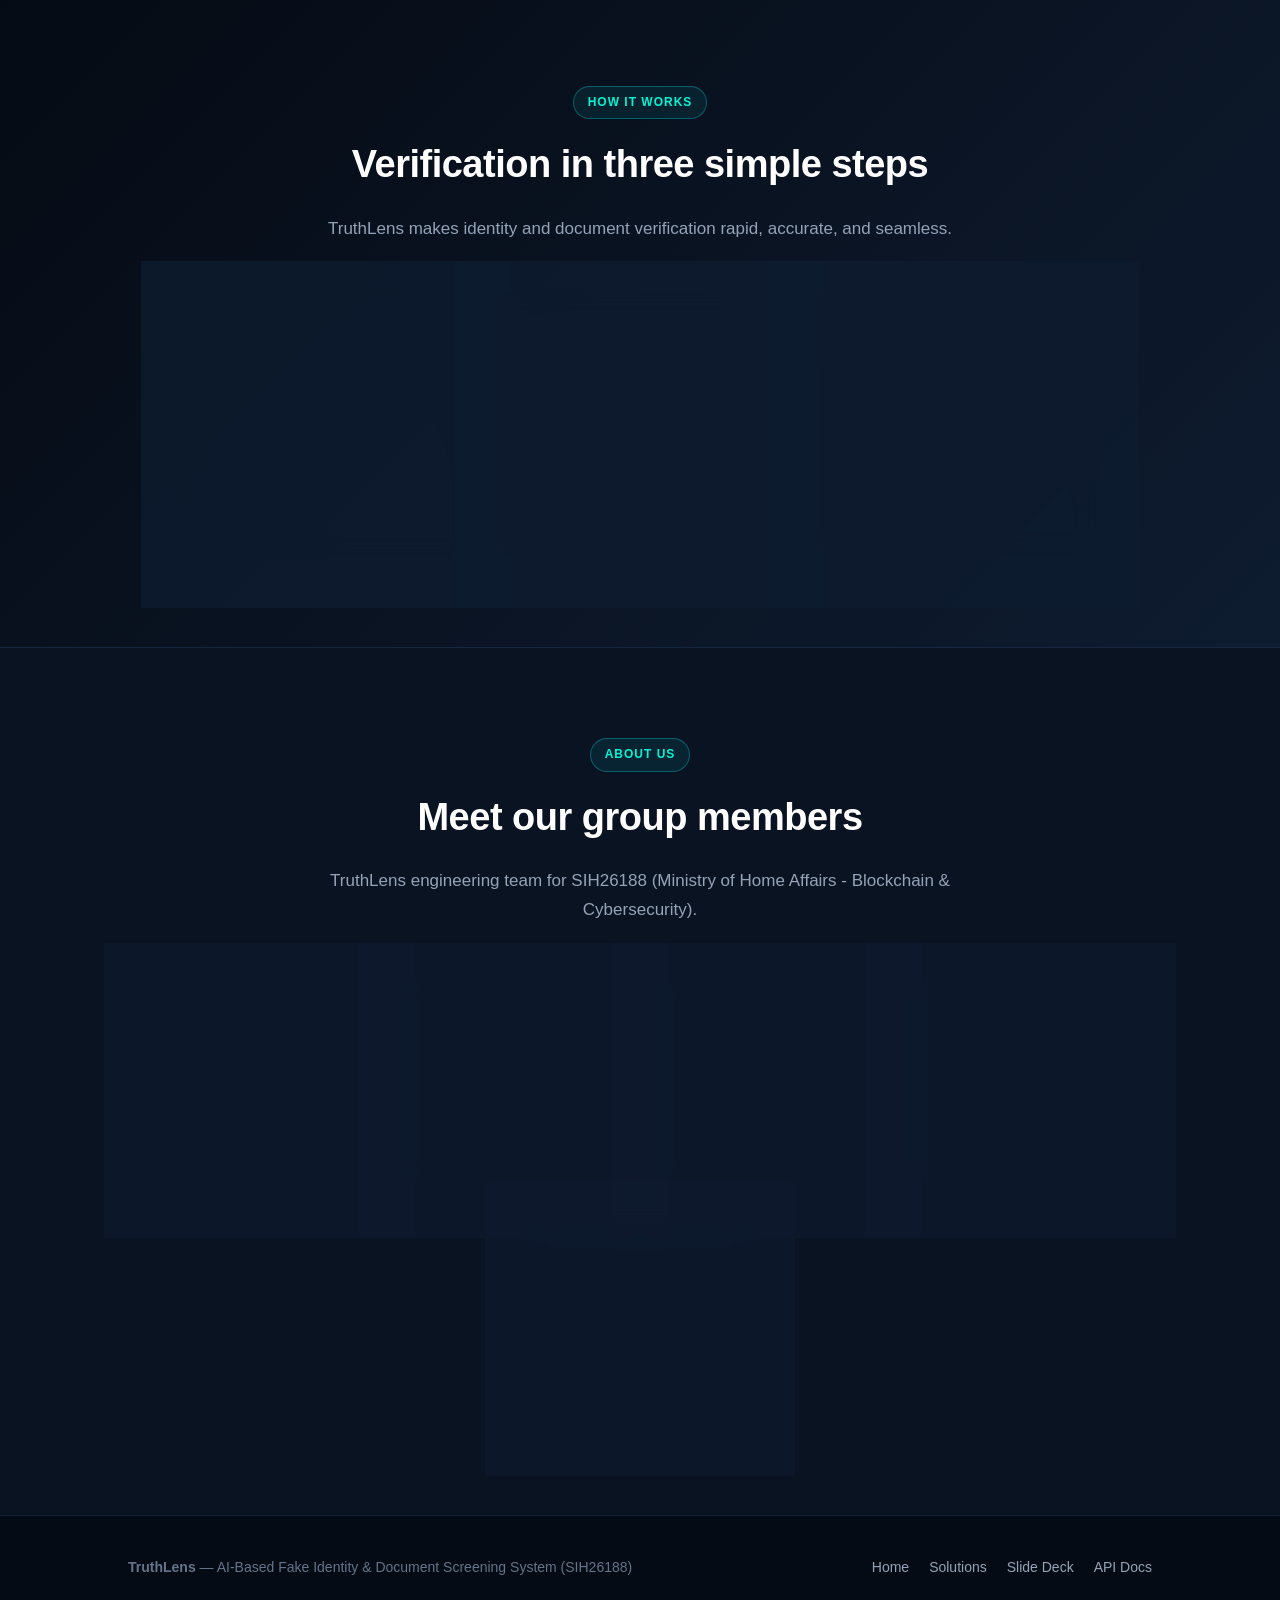
==== commit 65f3307d: "style: fix password eye icon positioning and forgot password link styling to match theme" ====
--- a/static/landing.html
+++ b/static/landing.html
@@ -8,8 +8,77 @@
   <!-- Modern Google Fonts matching Dashboard Website -->
   <link rel="preconnect" href="https://fonts.googleapis.com">
   <link rel="preconnect" href="https://fonts.gstatic.com" crossorigin>
-  <link href="https://fonts.googleapis.com/css2?family=Outfit:wght@300;400;500;600;700;800&family=Space+Grotesk:wght@400;500;600;700&family=JetBrains+Mono:wght@400;500;600&display=swap" rel="stylesheet">
-  <link rel="stylesheet" href="/static/css/landing.css?v=3.0">
+  <link rel="stylesheet" href="/static/css/landing.css?v=3.1">
+  <style>
+    .password-input-wrapper {
+      position: relative;
+      display: flex;
+      align-items: center;
+      width: 100%;
+    }
+    .password-input-wrapper input {
+      width: 100%;
+      padding-right: 44px;
+    }
+    .password-toggle-btn {
+      position: absolute;
+      right: 10px;
+      top: 50%;
+      transform: translateY(-50%);
+      background: transparent !important;
+      background-color: transparent !important;
+      border: none !important;
+      outline: none;
+      box-shadow: none !important;
+      color: var(--text-muted, #64748B);
+      cursor: pointer;
+      padding: 4px;
+      margin: 0;
+      display: inline-flex;
+      align-items: center;
+      justify-content: center;
+      border-radius: 4px;
+      line-height: 1;
+      -webkit-appearance: none;
+      appearance: none;
+      transition: color 0.2s ease;
+      z-index: 2;
+    }
+    .password-toggle-btn:hover {
+      color: var(--teal-neon, #00F5D4);
+      background: transparent !important;
+    }
+    .password-toggle-btn:focus-visible {
+      outline: 2px solid var(--teal-primary, #00ADB5);
+      outline-offset: 1px;
+    }
+    .password-toggle-btn svg {
+      display: block;
+      width: 18px;
+      height: 18px;
+      stroke: currentColor;
+      pointer-events: none;
+    }
+    .form-sub-row {
+      display: flex;
+      justify-content: flex-end;
+      margin-top: 8px;
+      margin-bottom: 2px;
+    }
+    .forgot-password-link {
+      font-size: 13px;
+      color: var(--teal-neon, #00F5D4);
+      text-decoration: none;
+      font-weight: 600;
+      transition: all 0.2s ease;
+      display: inline-block;
+    }
+    .forgot-password-link:hover {
+      color: #5effe6;
+      text-decoration: underline;
+      text-shadow: 0 0 8px rgba(0, 245, 212, 0.4);
+    }
+  </style>
 </head>
 
 <body>
--- a/static/css/landing.css
+++ b/static/css/landing.css
@@ -641,30 +641,38 @@
 }
 
 .password-input-wrapper input {
-  padding-right: 42px;
+  width: 100%;
+  padding-right: 44px;
 }
 
 .password-toggle-btn {
   position: absolute;
-  right: 8px;
+  right: 10px;
   top: 50%;
   transform: translateY(-50%);
-  background: transparent;
-  border: none;
+  background: transparent !important;
+  background-color: transparent !important;
+  border: none !important;
+  outline: none;
+  box-shadow: none !important;
   color: var(--text-muted);
   cursor: pointer;
-  padding: 6px;
+  padding: 4px;
+  margin: 0;
   display: inline-flex;
   align-items: center;
   justify-content: center;
-  border-radius: 6px;
+  border-radius: 4px;
   line-height: 1;
-  transition: color 0.2s ease, background 0.2s ease;
+  -webkit-appearance: none;
+  appearance: none;
+  transition: color 0.2s ease;
+  z-index: 2;
 }
 
 .password-toggle-btn:hover {
   color: var(--teal-neon);
-  background: rgba(0, 173, 181, 0.1);
+  background: transparent !important;
 }
 
 .password-toggle-btn:focus-visible {
@@ -674,6 +682,10 @@
 
 .password-toggle-btn svg {
   display: block;
+  width: 18px;
+  height: 18px;
+  stroke: currentColor;
+  pointer-events: none;
 }
 
 .form-sub-row {
@@ -684,11 +696,12 @@
 }
 
 .forgot-password-link {
-  font-size: 12.5px;
+  font-size: 13px;
   color: var(--teal-neon);
   text-decoration: none;
-  font-weight: 500;
+  font-weight: 600;
   transition: all 0.2s ease;
+  display: inline-block;
 }
 
 .forgot-password-link:hover {
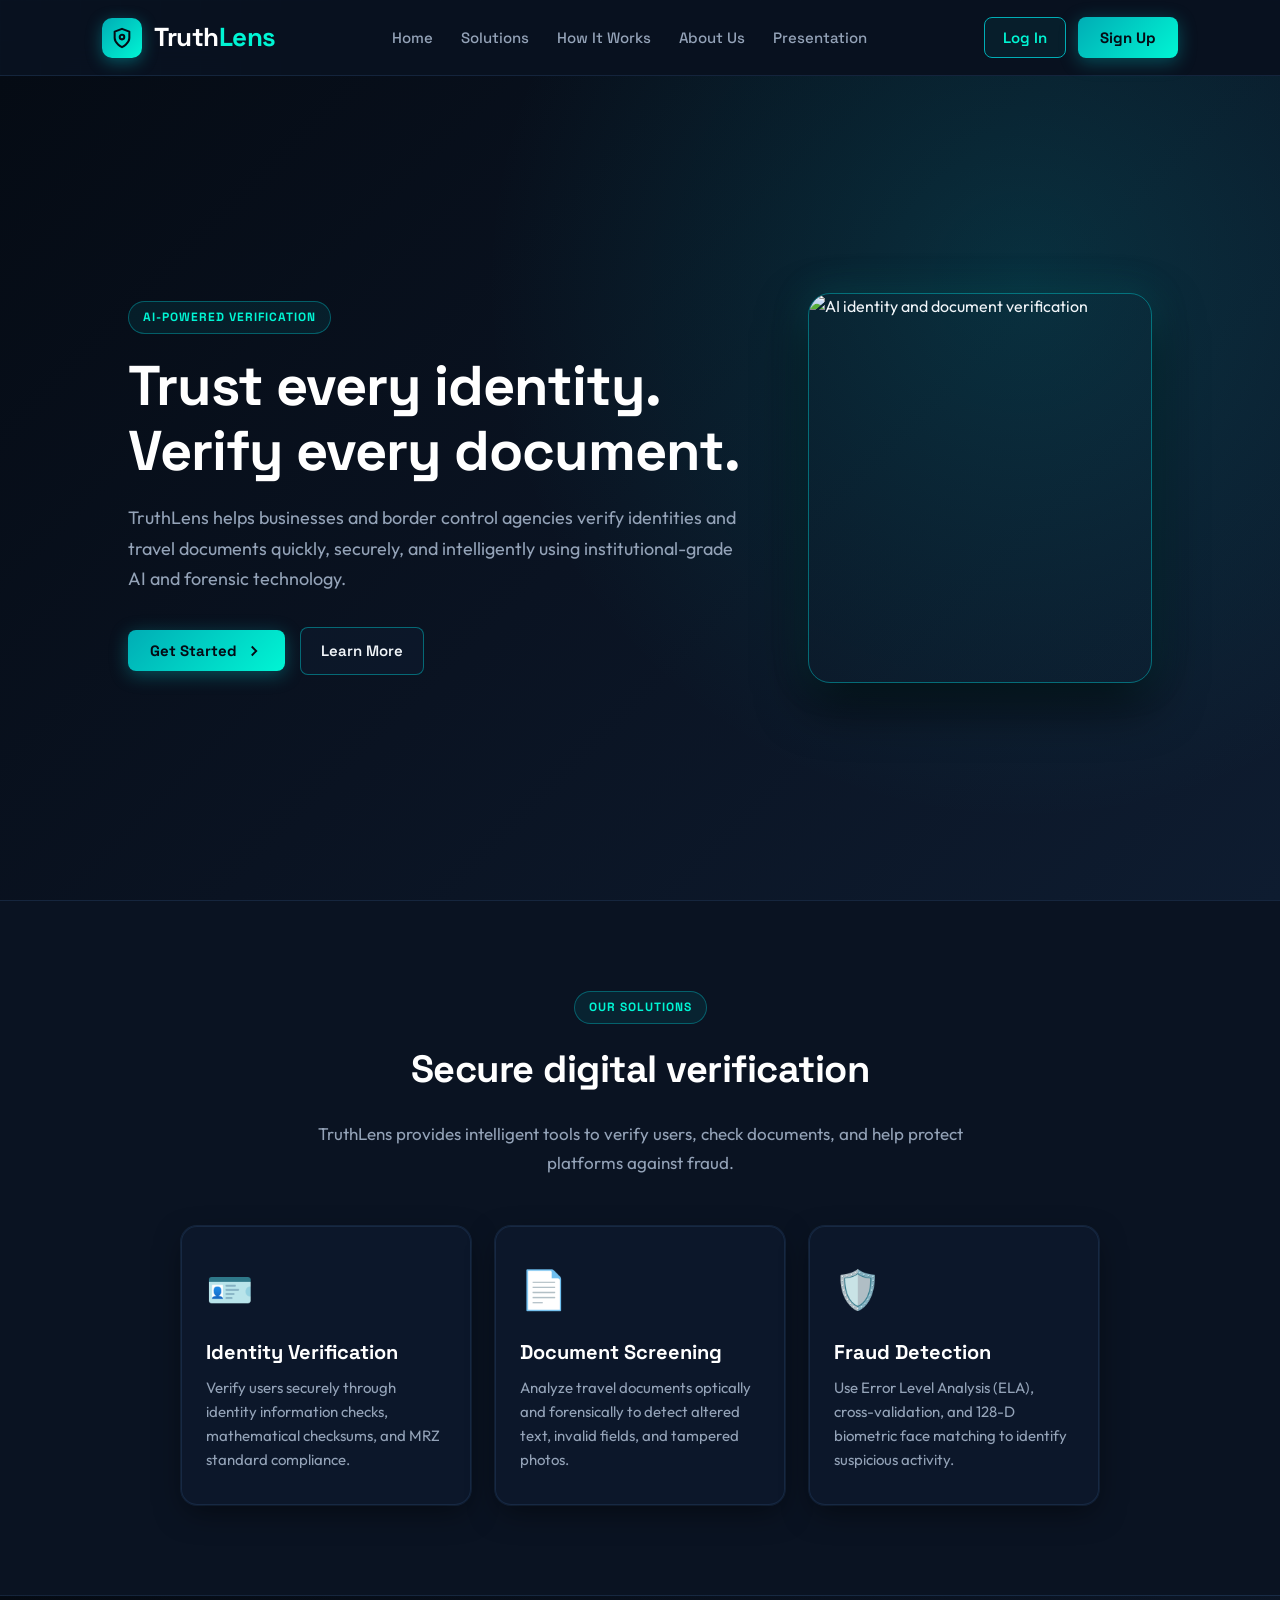
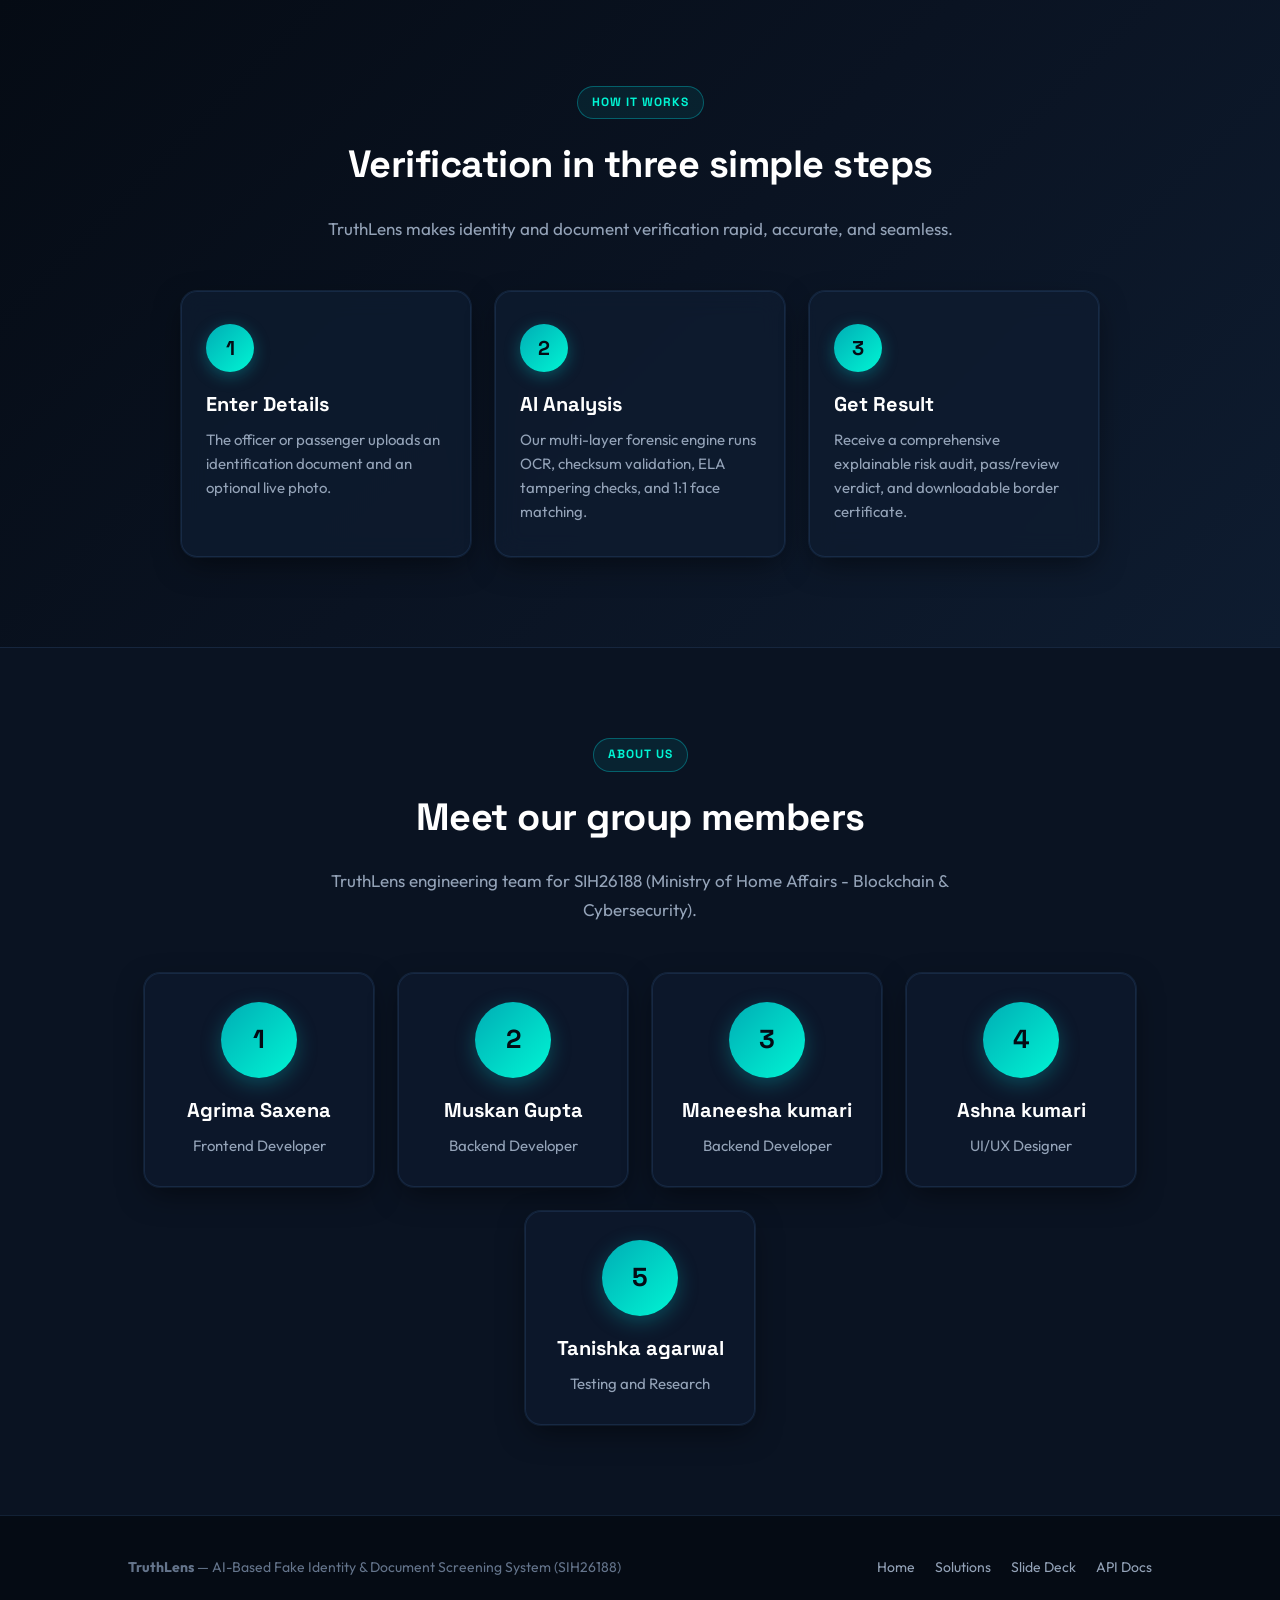
==== commit f62d3ae0: "Merge remote-tracking branch 'origin/main' # Conflicts: #	static/css/landing.css #	static/js/auth.js" ====
--- a/static/landing.html
+++ b/static/landing.html
@@ -8,77 +8,8 @@
   <!-- Modern Google Fonts matching Dashboard Website -->
   <link rel="preconnect" href="https://fonts.googleapis.com">
   <link rel="preconnect" href="https://fonts.gstatic.com" crossorigin>
-  <link rel="stylesheet" href="/static/css/landing.css?v=3.1">
-  <style>
-    .password-input-wrapper {
-      position: relative;
-      display: flex;
-      align-items: center;
-      width: 100%;
-    }
-    .password-input-wrapper input {
-      width: 100%;
-      padding-right: 44px;
-    }
-    .password-toggle-btn {
-      position: absolute;
-      right: 10px;
-      top: 50%;
-      transform: translateY(-50%);
-      background: transparent !important;
-      background-color: transparent !important;
-      border: none !important;
-      outline: none;
-      box-shadow: none !important;
-      color: var(--text-muted, #64748B);
-      cursor: pointer;
-      padding: 4px;
-      margin: 0;
-      display: inline-flex;
-      align-items: center;
-      justify-content: center;
-      border-radius: 4px;
-      line-height: 1;
-      -webkit-appearance: none;
-      appearance: none;
-      transition: color 0.2s ease;
-      z-index: 2;
-    }
-    .password-toggle-btn:hover {
-      color: var(--teal-neon, #00F5D4);
-      background: transparent !important;
-    }
-    .password-toggle-btn:focus-visible {
-      outline: 2px solid var(--teal-primary, #00ADB5);
-      outline-offset: 1px;
-    }
-    .password-toggle-btn svg {
-      display: block;
-      width: 18px;
-      height: 18px;
-      stroke: currentColor;
-      pointer-events: none;
-    }
-    .form-sub-row {
-      display: flex;
-      justify-content: flex-end;
-      margin-top: 8px;
-      margin-bottom: 2px;
-    }
-    .forgot-password-link {
-      font-size: 13px;
-      color: var(--teal-neon, #00F5D4);
-      text-decoration: none;
-      font-weight: 600;
-      transition: all 0.2s ease;
-      display: inline-block;
-    }
-    .forgot-password-link:hover {
-      color: #5effe6;
-      text-decoration: underline;
-      text-shadow: 0 0 8px rgba(0, 245, 212, 0.4);
-    }
-  </style>
+  <link href="https://fonts.googleapis.com/css2?family=Outfit:wght@300;400;500;600;700;800&family=Space+Grotesk:wght@400;500;600;700&family=JetBrains+Mono:wght@400;500;600&display=swap" rel="stylesheet">
+  <link rel="stylesheet" href="/static/css/landing.css?v=3.2">
 </head>
 
 <body>
@@ -305,6 +236,10 @@
         <button type="submit" class="primary-btn form-submit" id="btnLoginSubmit">Log In</button>
       </form>
 
+      <p class="form-link forgot-password-link">
+        <a href="#" id="openForgotPassword">Forgot password?</a>
+      </p>
+
       <!-- Demo Credentials Helper -->
       <div class="demo-creds-box">
         <div class="demo-creds-title">
@@ -329,6 +264,37 @@
     </div>
   </div>
 
+  <div class="modal" id="forgotPasswordModal">
+    <div class="form-box">
+      <button type="button" class="close-btn" id="closeForgotPassword" aria-label="Close modal">&times;</button>
+      <h2>Reset Password</h2>
+      <p>Verify your registered phone number with an OTP.</p>
+      <div class="message" id="forgotPasswordMessage"></div>
+
+      <form id="forgotPasswordForm">
+        <label for="forgotPhone">Registered Phone Number</label>
+        <input type="tel" id="forgotPhone" placeholder="XXX-XXXXX-XXXX" required autocomplete="tel">
+
+        <button type="button" class="primary-btn form-submit" id="requestOtpButton">Send OTP</button>
+
+        <div id="otpResetFields" class="hidden">
+          <label for="resetOtp">Verification OTP</label>
+          <input type="text" id="resetOtp" placeholder="Enter 6-digit OTP" inputmode="numeric" maxlength="6" autocomplete="one-time-code">
+
+          <label for="newPassword">New Password</label>
+          <div class="password-field">
+            <input type="password" id="newPassword" placeholder="Minimum 6 characters" autocomplete="new-password">
+            <button type="button" class="password-toggle" data-password-target="newPassword" aria-label="Show password" title="Show password">&#128065;</button>
+          </div>
+
+          <button type="submit" class="primary-btn form-submit" id="resetPasswordButton">Reset Password</button>
+        </div>
+      </form>
+
+      <p class="form-link"><a href="#" id="backToLogin">Back to Log In</a></p>
+    </div>
+  </div>
+
   <!-- Sign Up Modal -->
   <div class="modal" id="signupModal">
     <div class="form-box">
@@ -373,6 +339,6 @@
     </div>
   </div>
 
-  <script src="/static/js/auth.js?v=3.0"></script>
+  <script src="/static/js/auth.js?v=3.2"></script>
 </body>
 </html>
--- a/static/css/landing.css
+++ b/static/css/landing.css
@@ -765,6 +765,10 @@
   border: 1px solid rgba(239, 68, 68, 0.45);
 }
 
+.hidden {
+  display: none !important;
+}
+
 .message.info {
   display: block;
   color: #BAE6FD;
